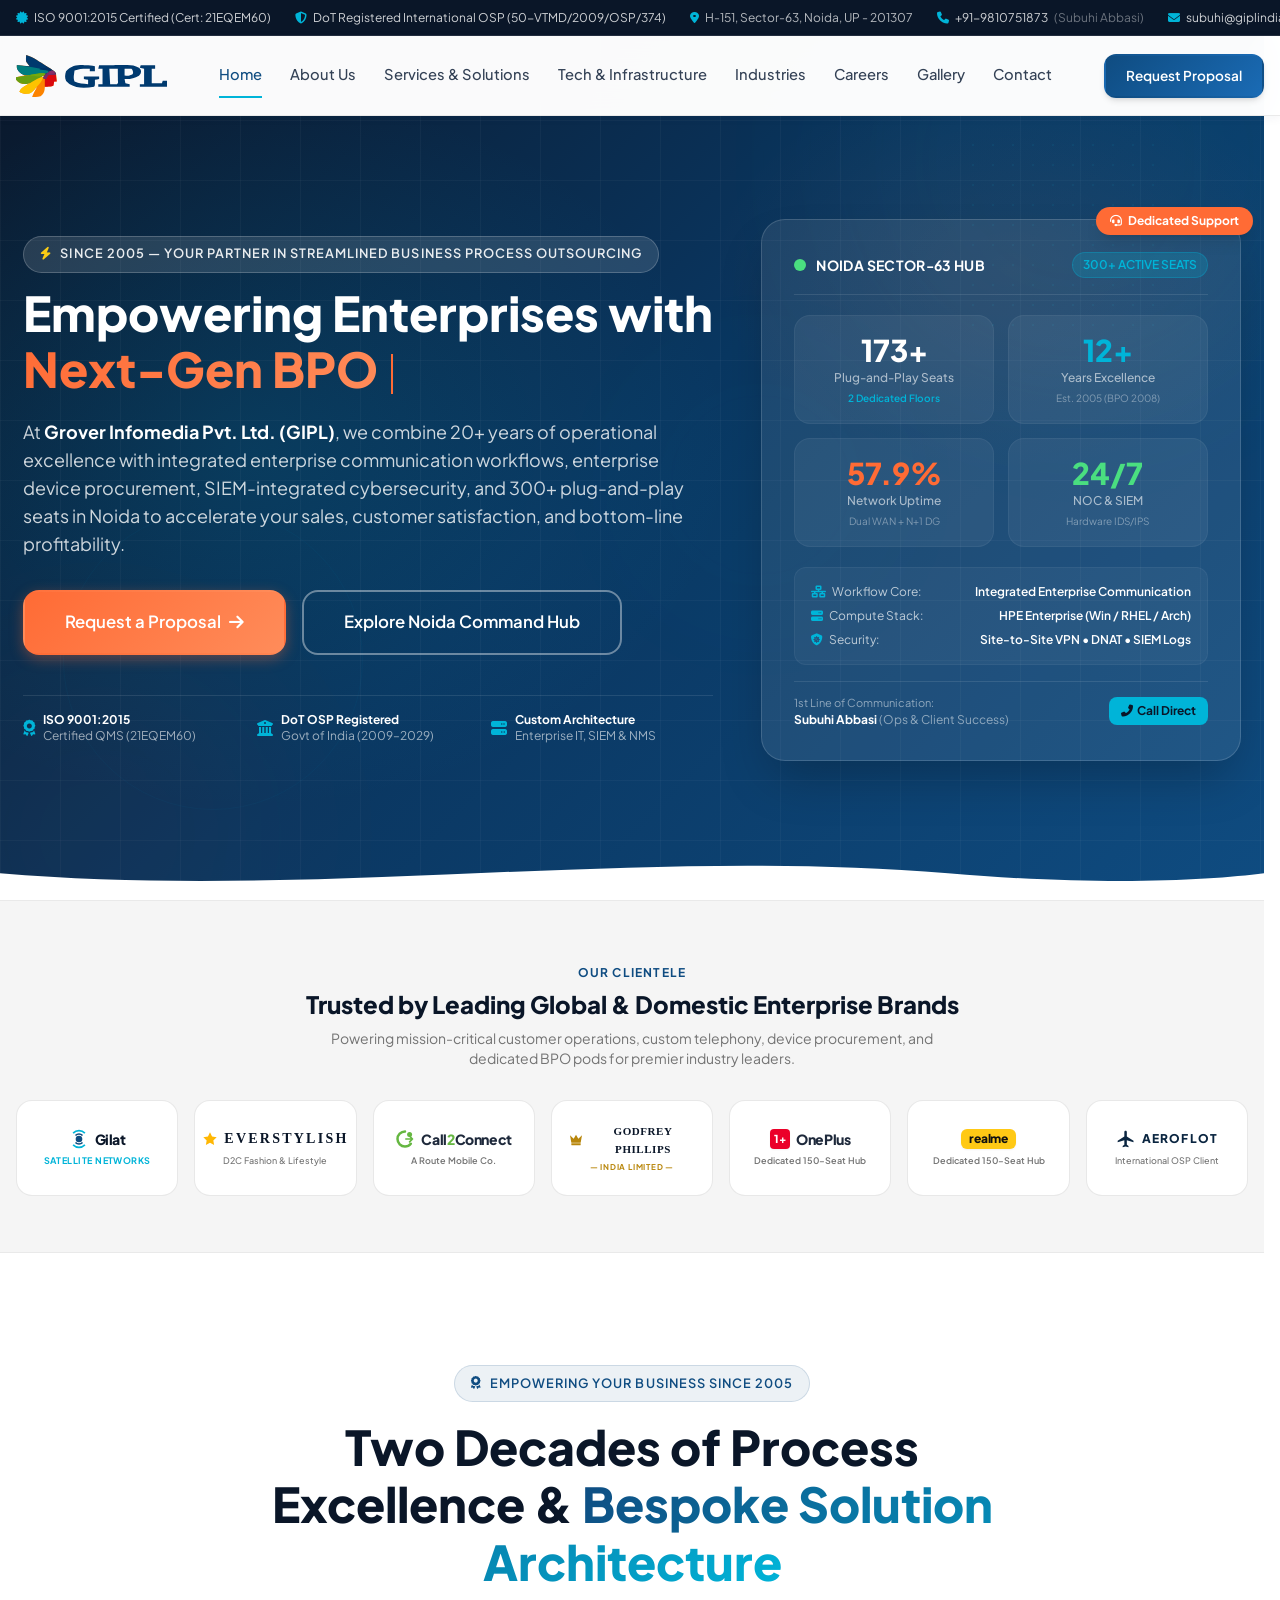
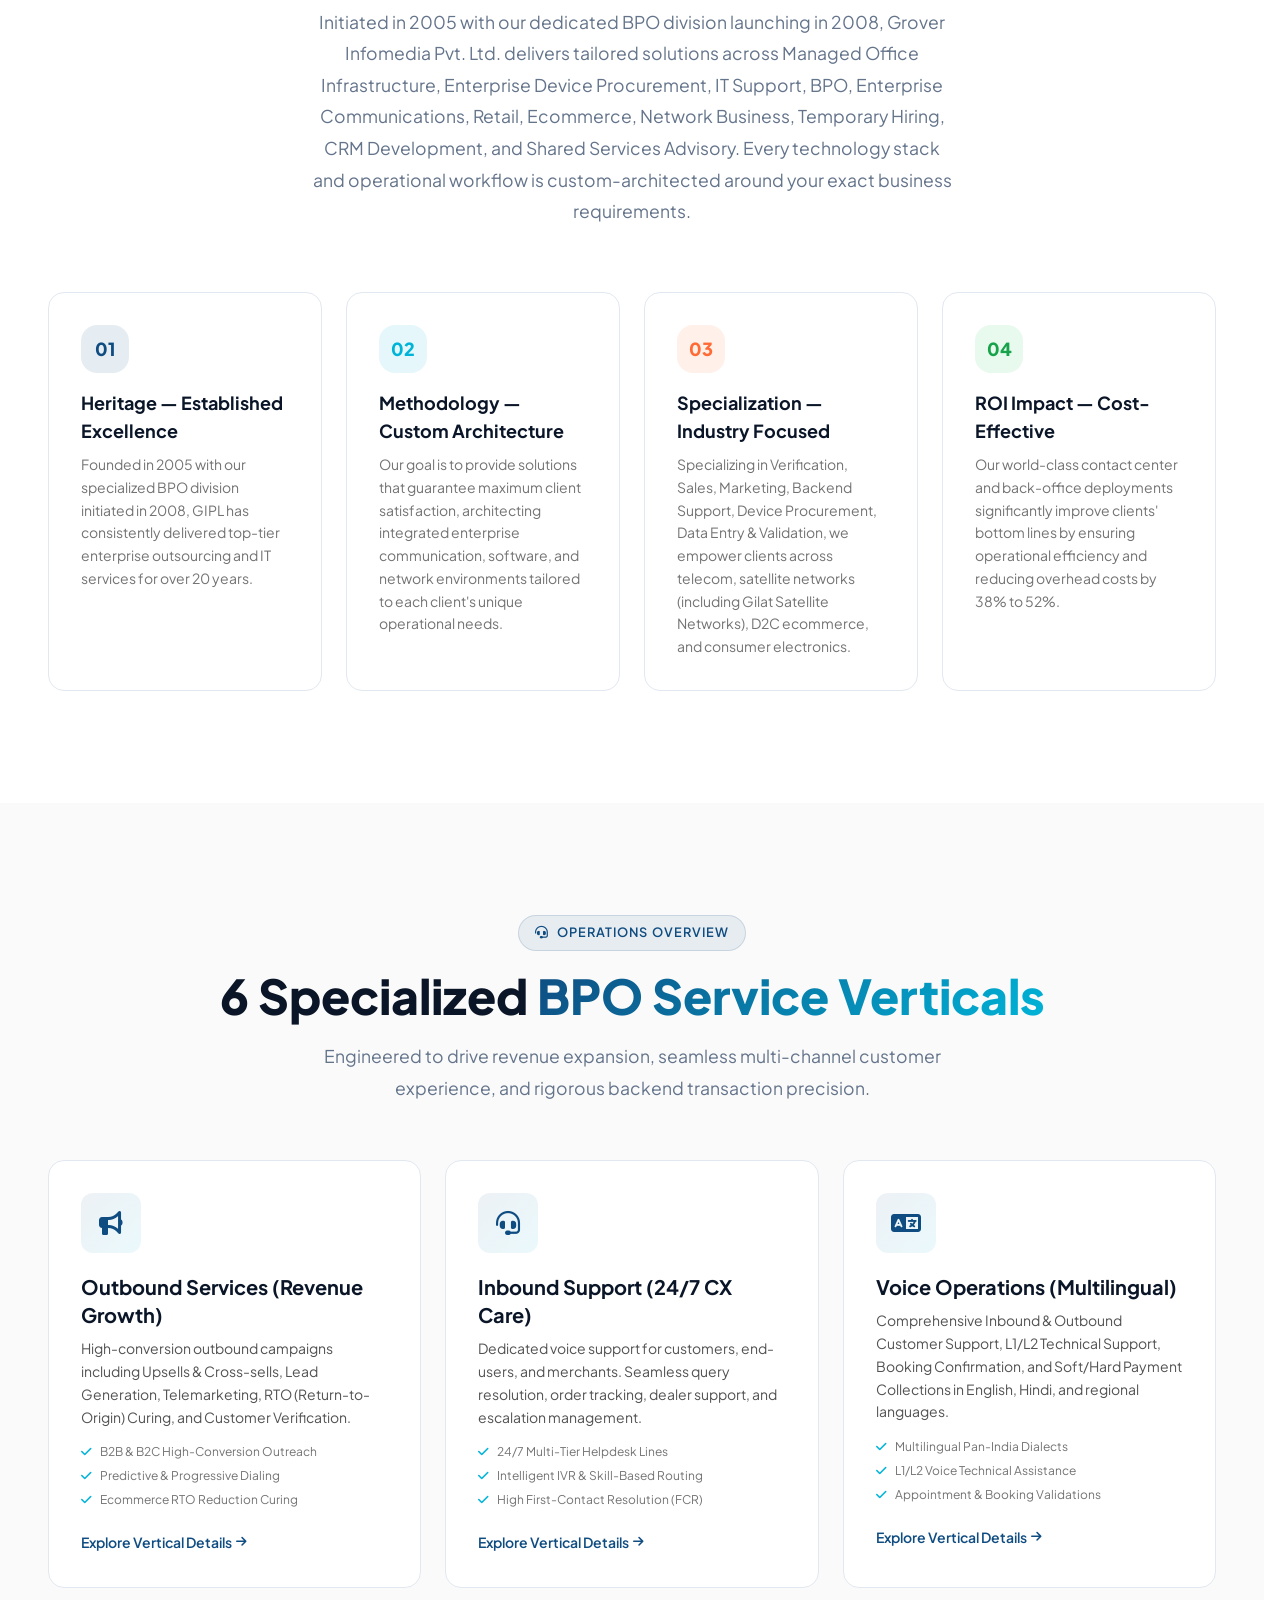
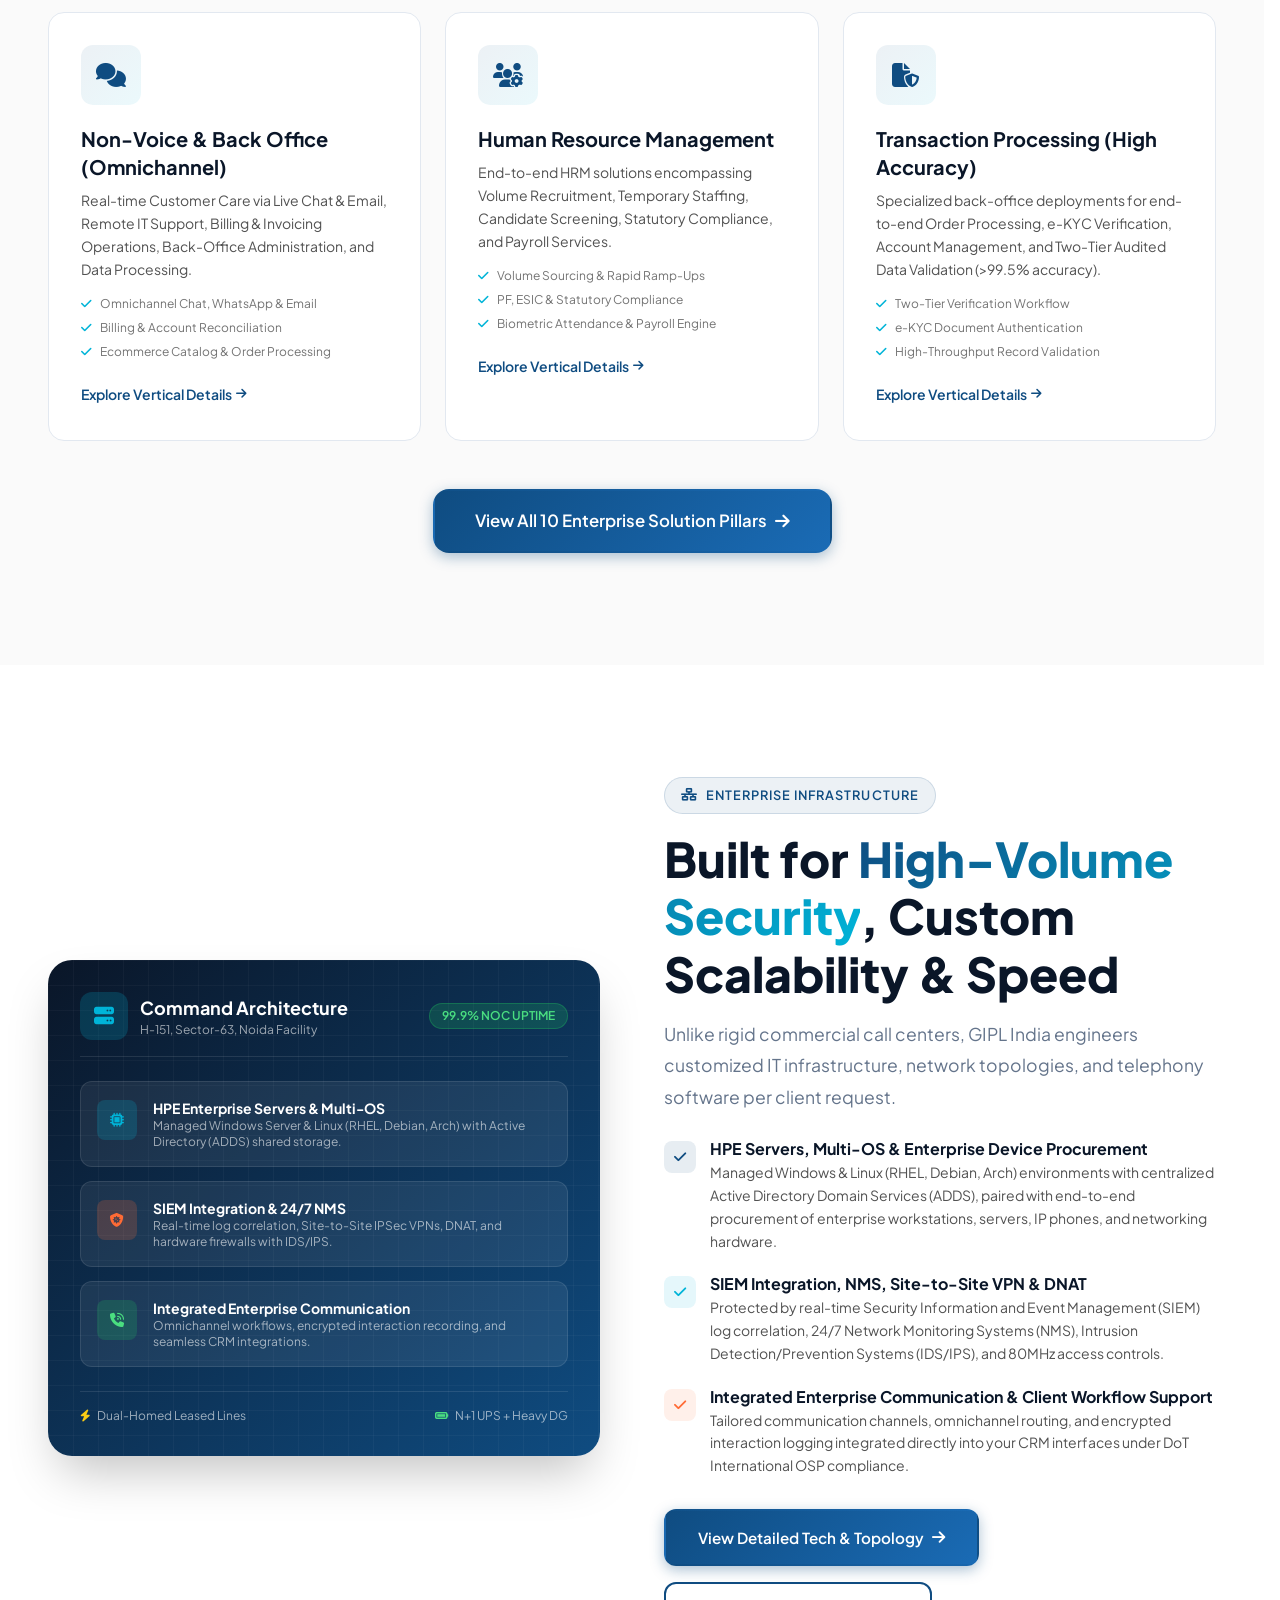
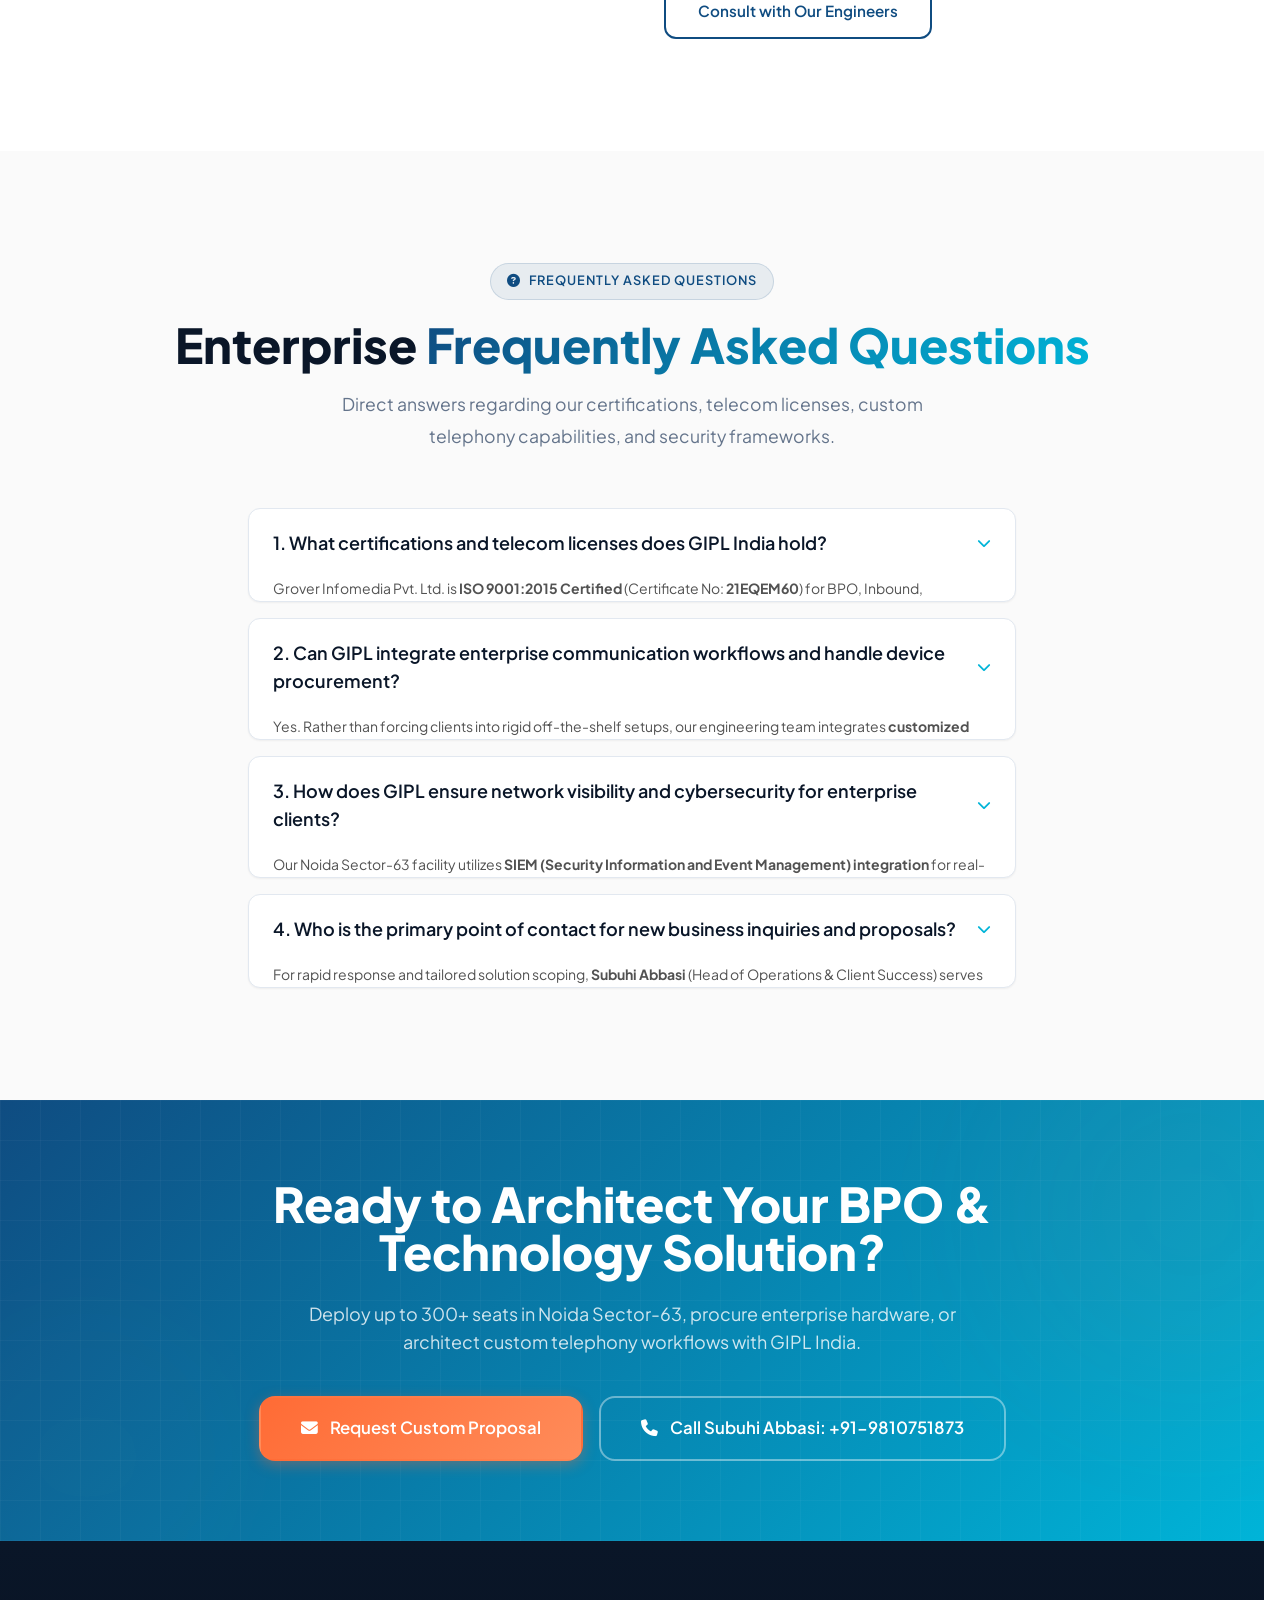
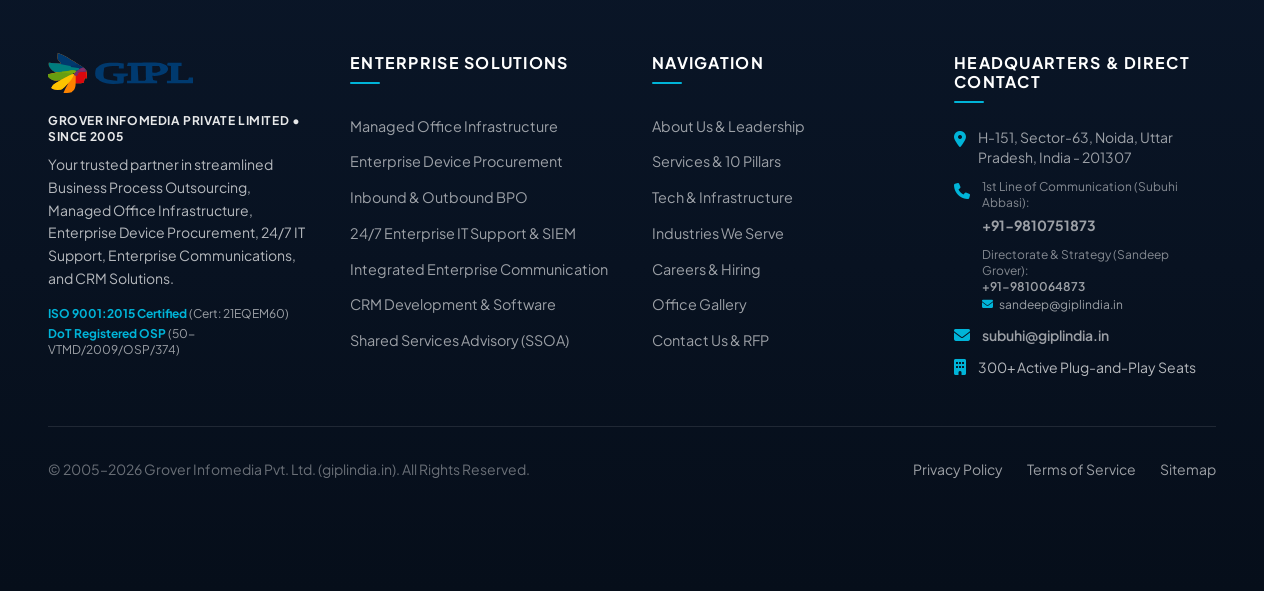
==== index.html @ d7152e78 "Initial production release of GIPL India (giplindia.in) corporate website" ====
<!DOCTYPE html>
<html lang="en">

<head>
  <meta charset="UTF-8">
  <meta name="viewport" content="width=device-width, initial-scale=1.0">
  <title>Grover Infomedia Pvt. Ltd. (GIPL India) | Streamlined BPO, Custom Telephony, IT & Managed Office Solutions</title>
  <meta name="description"
    content="Empowering businesses since 2005. Grover Infomedia Pvt. Ltd. (GIPL India) is an ISO 9001:2015 certified and DoT OSP registered provider of BPO, Managed Office Infrastructure, Device Procurement, SIEM/NMS IT Support, Custom Telephony, and CRM solutions in Noida.">
  <meta name="keywords"
    content="GIPL India, Grover Infomedia Pvt Ltd, BPO Noida Sector 63, Custom Telephony Software India, Device Procurement Noida, SIEM NMS IT Support, Managed Office Infrastructure, Everstylish BPO Partner, Gilat Satellite Networks BPO">
  <meta name="author" content="Grover Infomedia Pvt. Ltd. (GIPL India)">

  <!-- Open Graph -->
  <meta property="og:type" content="website">
  <meta property="og:url" content="https://www.giplindia.in/">
  <meta property="og:title"
    content="Grover Infomedia Pvt. Ltd. (GIPL India) | Streamlined BPO, Custom Telephony & IT Solutions">
  <meta property="og:description"
    content="Empowering businesses since 2005. ISO 9001:2015 certified & DoT OSP registered provider of BPO, Managed Office Infrastructure, Device Procurement, SIEM IT Support, and Custom Telephony in Noida Sector-63.">
  <meta property="og:site_name" content="GIPL India">
  <meta property="og:image" content="https://www.giplindia.in/asset/logo.svg">

  <!-- Twitter Card -->
  <meta name="twitter:card" content="summary_large_image">
  <meta name="twitter:title" content="Grover Infomedia Pvt. Ltd. (GIPL India) | Enterprise BPO & Custom IT Solutions">
  <meta name="twitter:description"
    content="20+ years of operational excellence with custom-architected telephony software, device procurement, SIEM-integrated cybersecurity, and 300+ plug-and-play seats in Noida.">

  <!-- Canonical -->
  <link rel="canonical" href="https://www.giplindia.in/">

  <!-- Favicon -->
  <link rel="icon" type="image/svg+xml" href="asset/favicon.svg">

  <!-- Google Fonts -->
  <link rel="preconnect" href="https://fonts.googleapis.com">
  <link rel="preconnect" href="https://fonts.gstatic.com" crossorigin>
  <link href="https://fonts.googleapis.com/css2?family=Plus+Jakarta+Sans:wght@300;400;500;600;700;800&display=swap"
    rel="stylesheet">

  <!-- Font Awesome -->
  <link rel="stylesheet" href="https://cdnjs.cloudflare.com/ajax/libs/font-awesome/6.5.1/css/all.min.css">

  <!-- Tailwind CSS -->
  <link rel="stylesheet" href="tailwind.min.css">

  <!-- Custom CSS -->
  <link rel="stylesheet" href="styles.css">
</head>

<body class="font-body page-inner">

  <!-- ==================== SITE HEADER ==================== -->
  <header id="site-header" class="site-header fixed top-0 left-0 right-0 z-50">
    <!-- Top Enterprise Utility Bar -->
    <div class="top-utility-bar bg-dark border-b border-white/10 text-white/80 text-xs py-2.5 hidden md:block">
      <div class="container-custom max-w-7xl mx-auto px-4 flex items-center justify-between">
        <div class="flex items-center gap-6">
          <span class="flex items-center gap-1.5 whitespace-nowrap"><i class="fas fa-certificate text-secondary"></i>
            ISO 9001:2015 Certified (Cert: 21EQEM60)</span>
          <span class="flex items-center gap-1.5 whitespace-nowrap"><i class="fas fa-shield-halved text-secondary"></i>
            DoT Registered International OSP (50-VTMD/2009/OSP/374)</span>
          <a href="https://maps.app.goo.gl/KAawsqjsAnJwsYy49" target="_blank" rel="noopener noreferrer"
            class="flex items-center gap-1.5 text-white/70 hover:text-white transition-colors whitespace-nowrap">
            <i class="fas fa-location-dot text-secondary"></i> H-151, Sector-63, Noida, UP - 201307
          </a>
        </div>
        <div class="flex items-center gap-6 ml-6 shrink-0">
          <a href="tel:+919810751873"
            class="hover:text-secondary flex items-center gap-1.5 transition-colors whitespace-nowrap">
            <i class="fas fa-phone text-secondary"></i> +91-9810751873 <span class="text-white/40">(Subuhi
              Abbasi)</span>
          </a>
          <a href="mailto:subuhi@giplindia.in"
            class="hover:text-secondary flex items-center gap-1.5 transition-colors whitespace-nowrap">
            <i class="fas fa-envelope text-secondary"></i> subuhi@giplindia.in
          </a>
        </div>
      </div>
    </div>

    <!-- Navigation -->
    <nav id="navbar" aria-label="Main navigation" class="transition-all duration-300">
      <div class="container-custom max-w-7xl mx-auto px-4 flex items-center justify-between h-20">
        <!-- Logo -->
        <a href="index.html" class="flex items-center gap-3 z-10 shrink-0" aria-label="GIPL India Home">
          <img src="asset/logo.svg" alt="GIPL India Logo"
            class="nav-logo-img logo-dark h-10 sm:h-11 w-auto object-contain shrink-0">
        </a>

        <!-- Desktop Links -->
        <div class="hidden lg:flex items-center gap-6 xl:gap-7">
          <a href="index.html"
            class="nav-link text-neutral-700 whitespace-nowrap active border-b-2 border-secondary font-bold text-primary">Home</a>
          <a href="about.html" class="nav-link text-neutral-700 whitespace-nowrap border-b-2 border-transparent">About
            Us</a>
          <a href="services.html"
            class="nav-link text-neutral-700 whitespace-nowrap border-b-2 border-transparent">Services & Solutions</a>
          <a href="infrastructure.html"
            class="nav-link text-neutral-700 whitespace-nowrap border-b-2 border-transparent">Tech & Infrastructure</a>
          <a href="industries.html"
            class="nav-link text-neutral-700 whitespace-nowrap border-b-2 border-transparent">Industries</a>
          <a href="careers.html"
            class="nav-link text-neutral-700 whitespace-nowrap border-b-2 border-transparent">Careers</a>
          <a href="gallery.html"
            class="nav-link text-neutral-700 whitespace-nowrap border-b-2 border-transparent">Gallery</a>
          <a href="contact.html"
            class="nav-link text-neutral-700 whitespace-nowrap border-b-2 border-transparent">Contact</a>
        </div>

        <!-- CTA + Hamburger -->
        <div class="flex items-center gap-4 z-10 shrink-0">
          <a href="contact.html"
            class="nav-cta hidden md:inline-flex btn btn-sm bg-primary text-white hover:bg-primary-dark rounded-lg shadow-md whitespace-nowrap">
            Request Proposal
          </a>
          <button id="menu-toggle" class="lg:hidden text-neutral-700 text-2xl focus:outline-none"
            aria-label="Open menu">
            <i class="fas fa-bars"></i>
          </button>
        </div>
      </div>
    </nav>
  </header>

  <!-- Mobile Menu -->
  <div id="mobile-menu">
    <div class="menu-overlay"></div>
    <div class="menu-panel">
      <div class="flex items-center justify-between mb-8">
        <a href="index.html" class="flex items-center gap-2">
          <img src="asset/logo.svg" alt="GIPL India" class="h-9 w-auto object-contain">
        </a>
        <button id="menu-close" class="text-neutral-500 text-2xl" aria-label="Close menu">
          <i class="fas fa-times"></i>
        </button>
      </div>
      <nav aria-label="Mobile navigation">
        <a href="index.html" class="mobile-nav-link active">Home</a>
        <a href="about.html" class="mobile-nav-link">About Us</a>
        <a href="services.html" class="mobile-nav-link">Services & Solutions</a>
        <a href="infrastructure.html" class="mobile-nav-link">Tech & Infrastructure</a>
        <a href="industries.html" class="mobile-nav-link">Industries</a>
        <a href="careers.html" class="mobile-nav-link">Careers</a>
        <a href="gallery.html" class="mobile-nav-link">Gallery</a>
        <a href="contact.html" class="mobile-nav-link">Contact</a>
      </nav>
      <div class="mt-8">
        <a href="contact.html" class="btn btn-primary w-full">Request Proposal</a>
      </div>
      <div class="mt-6 p-4 rounded-xl bg-neutral-50 border border-neutral-200 text-xs text-neutral-600 space-y-2">
        <div class="font-semibold text-dark">1st Line of Communication:</div>
        <div>Subuhi Abbasi: <a href="tel:+919810751873" class="text-primary font-bold">+91-9810751873</a></div>
        <div>Email: <a href="mailto:subuhi@giplindia.in" class="text-primary">subuhi@giplindia.in</a></div>
      </div>
    </div>
  </div>

  <!-- ==================== HERO SECTION ==================== -->
  <section class="hero-section" id="hero">
    <div class="hero-grid-bg"></div>

    <!-- Decorative Blobs -->
    <div class="hero-blob"
      style="width:500px;height:500px;background:rgba(0,180,216,0.15);top:-10%;right:-5%;animation-delay:0s;"></div>
    <div class="hero-blob"
      style="width:400px;height:400px;background:rgba(255,107,53,0.1);bottom:-15%;left:-8%;animation-delay:3s;"></div>
    <div class="hero-blob"
      style="width:250px;height:250px;background:rgba(0,180,216,0.1);top:40%;right:30%;animation-delay:6s;"></div>

    <!-- Decorative Shapes -->
    <div class="shape-dot-grid" style="top:15%;right:8%;opacity:0.5;"></div>
    <div class="shape-ring" style="bottom:10%;left:5%;opacity:0.4;animation:spin-slow 40s linear infinite;"></div>

    <div class="container-custom relative z-10">
      <div class="grid lg:grid-cols-12 gap-12 items-center">
        <!-- Left Content (7 Cols) -->
        <div class="lg:col-span-7" style="animation: fadeInUp 0.8s ease-out forwards;">
          <div class="section-badge section-badge-light mb-6">
            <i class="fas fa-bolt text-yellow-400"></i>
            Since 2005 — Your Partner in Streamlined Business Process Outsourcing
          </div>

          <h1 class="text-3xl sm:text-4xl md:text-5xl lg:text-5xl font-extrabold text-white leading-tight mb-6">
            Empowering Enterprises with
            <span class="block mt-2">
              <span class="gradient-text-accent" id="typing-text"
                data-words='["Next-Gen BPO","Enterprise Communications","Managed IT Solutions","300+ Seat Noida Hub"]'>Next-Gen
                BPO</span>
              <span class="inline-block w-0.5 h-10 bg-accent ml-1 animate-pulse align-middle"></span>
            </span>
          </h1>

          <p class="text-base sm:text-lg text-white/80 mb-8 max-w-2xl leading-relaxed">
            At <strong class="text-white">Grover Infomedia Pvt. Ltd. (GIPL)</strong>, we combine 20+ years of
            operational excellence with integrated enterprise communication workflows, enterprise device procurement,
            SIEM-integrated cybersecurity, and 300+ plug-and-play seats in Noida to accelerate your sales, customer
            satisfaction, and bottom-line profitability.
          </p>

          <div class="flex flex-wrap gap-4 mb-10">
            <a href="contact.html" class="btn btn-accent btn-lg shadow-xl">
              Request a Proposal
              <i class="fas fa-arrow-right"></i>
            </a>
            <a href="infrastructure.html" class="btn btn-outline btn-lg">
              Explore Noida Command Hub
            </a>
          </div>

          <!-- Trust Credentials Badges -->
          <div class="grid grid-cols-1 sm:grid-cols-3 gap-3 text-white/80 text-xs pt-4 border-t border-white/10">
            <div class="flex items-center gap-2">
              <i class="fas fa-award text-secondary text-base"></i>
              <div>
                <strong class="text-white block font-bold">ISO 9001:2015</strong>
                <span class="text-white/60">Certified QMS (21EQEM60)</span>
              </div>
            </div>
            <div class="flex items-center gap-2">
              <i class="fas fa-building-columns text-secondary text-base"></i>
              <div>
                <strong class="text-white block font-bold">DoT OSP Registered</strong>
                <span class="text-white/60">Govt of India (2009–2029)</span>
              </div>
            </div>
            <div class="flex items-center gap-2">
              <i class="fas fa-server text-secondary text-base"></i>
              <div>
                <strong class="text-white block font-bold">Custom Architecture</strong>
                <span class="text-white/60">Enterprise IT, SIEM & NMS</span>
              </div>
            </div>
          </div>
        </div>

        <!-- Right Visual: Command Hub Telemetry Snapshot (5 Cols) -->
        <div class="lg:col-span-5 relative" style="animation: fadeInRight 1s ease-out 0.3s forwards; opacity:0;">
          <div class="relative">
            <!-- Main Card -->
            <div class="bg-white/[0.08] backdrop-blur-xl border border-white/15 rounded-3xl p-6 sm:p-8 shadow-2xl">
              <div class="flex items-center justify-between pb-4 mb-5 border-b border-white/10">
                <div class="flex items-center gap-2.5">
                  <div class="w-3 h-3 rounded-full bg-green-400 animate-ping"></div>
                  <span class="text-white font-bold text-sm tracking-wide">NOIDA SECTOR-63 HUB</span>
                </div>
                <span
                  class="text-xs font-semibold px-2.5 py-1 rounded-full bg-secondary/20 text-secondary border border-secondary/30">
                  300+ ACTIVE SEATS
                </span>
              </div>

              <div class="grid grid-cols-2 gap-3.5 mb-5">
                <div class="bg-white/[0.06] rounded-2xl p-4 text-center border border-white/5">
                  <div class="text-2xl sm:text-3xl font-extrabold text-white mb-0.5" data-counter="300" data-suffix="+">
                    300+</div>
                  <div class="text-white/60 text-xs font-medium">Plug-and-Play Seats</div>
                  <div class="text-secondary text-[10px] mt-1 font-semibold">2 Dedicated Floors</div>
                </div>
                <div class="bg-white/[0.06] rounded-2xl p-4 text-center border border-white/5">
                  <div class="text-2xl sm:text-3xl font-extrabold text-secondary mb-0.5" data-counter="20"
                    data-suffix="+">20+</div>
                  <div class="text-white/60 text-xs font-medium">Years Excellence</div>
                  <div class="text-white/40 text-[10px] mt-1">Est. 2005 (BPO 2008)</div>
                </div>
                <div class="bg-white/[0.06] rounded-2xl p-4 text-center border border-white/5">
                  <div class="text-2xl sm:text-3xl font-extrabold text-accent mb-0.5" data-counter="99"
                    data-suffix=".9%">99.9%</div>
                  <div class="text-white/60 text-xs font-medium">Network Uptime</div>
                  <div class="text-white/40 text-[10px] mt-1">Dual WAN + N+1 DG</div>
                </div>
                <div class="bg-white/[0.06] rounded-2xl p-4 text-center border border-white/5">
                  <div class="text-2xl sm:text-3xl font-extrabold text-green-400 mb-0.5">24/7</div>
                  <div class="text-white/60 text-xs font-medium">NOC & SIEM</div>
                  <div class="text-white/40 text-[10px] mt-1">Hardware IDS/IPS</div>
                </div>
              </div>

              <!-- Technical Highlights -->
              <div class="bg-white/[0.04] rounded-xl p-4 border border-white/5 space-y-2 text-xs">
                <div class="flex items-center justify-between text-white/70">
                  <span class="flex items-center gap-1.5"><i class="fas fa-network-wired text-secondary"></i> Workflow
                    Core:</span>
                  <span class="text-white font-semibold">Integrated Enterprise Communication</span>
                </div>
                <div class="flex items-center justify-between text-white/70">
                  <span class="flex items-center gap-1.5"><i class="fas fa-server text-secondary"></i> Compute
                    Stack:</span>
                  <span class="text-white font-semibold">HPE Enterprise (Win / RHEL / Arch)</span>
                </div>
                <div class="flex items-center justify-between text-white/70">
                  <span class="flex items-center gap-1.5"><i class="fas fa-shield-virus text-secondary"></i>
                    Security:</span>
                  <span class="text-white font-semibold">Site-to-Site VPN • DNAT • SIEM Logs</span>
                </div>
              </div>

              <!-- Primary Contact Highlight -->
              <div class="mt-4 pt-3 border-t border-white/10 flex items-center justify-between">
                <div>
                  <div class="text-[11px] text-white/50">1st Line of Communication:</div>
                  <div class="text-xs text-white font-bold">Subuhi Abbasi <span class="text-white/50 font-normal">(Ops &
                      Client Success)</span></div>
                </div>
                <a href="tel:+919810751873"
                  class="px-3 py-1.5 rounded-lg bg-secondary text-dark font-bold text-xs hover:bg-secondary-light transition-all flex items-center gap-1">
                  <i class="fas fa-phone-alt"></i> Call Direct
                </a>
              </div>
            </div>

            <!-- Floating Badge -->
            <div
              class="absolute -top-3 -right-3 bg-accent text-white px-3.5 py-1.5 rounded-full text-xs font-bold shadow-lg animate-bounce"
              style="animation-duration:3s;">
              <i class="fas fa-headset mr-1"></i> Dedicated Support
            </div>
          </div>
        </div>
      </div>
    </div>

    <!-- Hero Bottom Wave -->
    <div class="absolute bottom-0 left-0 right-0">
      <svg viewBox="0 0 1440 120" fill="none" xmlns="http://www.w3.org/2000/svg" preserveAspectRatio="none"
        class="w-full h-14 md:h-20">
        <path d="M0,80 C360,120 720,40 1080,80 C1260,100 1380,90 1440,80 L1440,120 L0,120Z" fill="white" />
      </svg>
    </div>
  </section>

  <!-- ==================== SECTION 3.3: MARQUEE CLIENTELE ==================== -->
  <section class="py-14 bg-neutral-100 border-y border-neutral-200/80" id="clientele">
    <div class="container-custom">
      <div class="text-center mb-8">
        <span class="text-xs font-bold uppercase tracking-widest text-primary">OUR CLIENTELE</span>
        <h2 class="text-xl sm:text-2xl font-extrabold text-dark mt-1">Trusted by Leading Global & Domestic Enterprise
          Brands</h2>
        <p class="text-xs sm:text-sm text-neutral-500 max-w-2xl mx-auto mt-2">
          Powering mission-critical customer operations, custom telephony, device procurement, and dedicated BPO pods
          for premier industry leaders.
        </p>
      </div>

      <!-- 7 Marquee Client Vector Cards Grid -->
      <div class="grid grid-cols-2 sm:grid-cols-3 md:grid-cols-4 lg:grid-cols-7 gap-4">

        <!-- 1. Gilat Satellite Networks -->
        <div
          class="h-24 px-4 py-3 bg-white rounded-2xl border border-neutral-200/90 hover:border-primary/50 hover:shadow-lg hover:-translate-y-1 transition-all duration-300 flex flex-col items-center justify-center text-center group"
          title="Gilat Satellite Networks" aria-label="Gilat Satellite Networks">
          <div class="flex items-center gap-1.5 mb-1">
            <svg class="w-5 h-5 text-[#0F4C81] group-hover:text-[#00B4D8] transition-colors shrink-0"
              viewBox="0 0 24 24" fill="none" stroke="currentColor" stroke-width="2" aria-hidden="true">
              <circle cx="12" cy="12" r="3" fill="#0F4C81" />
              <path d="M4.93 4.93a10 10 0 0 1 14.14 0" stroke="#00B4D8" />
              <path d="M7.76 7.76a6 6 0 0 1 8.48 0" stroke="#0F4C81" />
              <path d="M19.07 19.07a10 10 0 0 1-14.14 0" stroke="#00B4D8" />
              <path d="M16.24 16.24a6 6 0 0 1-8.48 0" stroke="#0F4C81" />
            </svg>
            <span class="font-extrabold text-sm tracking-tight text-[#0A1628]">Gilat</span>
          </div>
          <span class="text-[9px] font-bold uppercase tracking-wider text-[#00B4D8]">Satellite Networks</span>
        </div>

        <!-- 2. Everstylish -->
        <div
          class="h-24 px-4 py-3 bg-white rounded-2xl border border-neutral-200/90 hover:border-primary/50 hover:shadow-lg hover:-translate-y-1 transition-all duration-300 flex flex-col items-center justify-center text-center group">
          <div class="flex items-center gap-1.5 mb-1">
            <svg class="w-4 h-4 text-[#FFB703] fill-current shrink-0" viewBox="0 0 24 24">
              <path
                d="M12 2L15.09 8.26L22 9.27L17 14.14L18.18 21.02L12 17.77L5.82 21.02L7 14.14L2 9.27L8.91 8.26L12 2Z" />
            </svg>
            <span class="font-serif font-black text-xs sm:text-sm tracking-[0.16em] text-[#0A1628]">EVERSTYLISH</span>
          </div>
          <span class="text-[9px] font-medium text-neutral-500">D2C Fashion & Lifestyle</span>
        </div>

        <!-- 3. Call2Connect (Route Mobile) -->
        <div
          class="h-24 px-4 py-3 bg-white rounded-2xl border border-neutral-200/90 hover:border-primary/50 hover:shadow-lg hover:-translate-y-1 transition-all duration-300 flex flex-col items-center justify-center text-center group">
          <div class="flex items-center gap-1.5 mb-1">
            <svg class="w-5 h-5 shrink-0" viewBox="0 0 24 24" fill="none">
              <path d="M12 3C7.03 3 3 7.03 3 12C3 16.97 7.03 21 12 21C14.83 21 17.36 19.69 19 17.65" stroke="#65B741"
                stroke-width="3" stroke-linecap="round" />
              <circle cx="17.5" cy="6.5" r="3" fill="#65B741" />
              <path d="M13 12H21M21 12L17.5 8.5M21 12L17.5 15.5" stroke="#65B741" stroke-width="2"
                stroke-linecap="round" stroke-linejoin="round" />
            </svg>
            <span class="font-extrabold text-xs sm:text-sm tracking-tight text-[#1E293B]">Call<span
                class="text-[#65B741]">2</span>Connect</span>
          </div>
          <span class="text-[9px] font-semibold text-neutral-500">A Route Mobile Co.</span>
        </div>

        <!-- 4. Godfrey Phillips India (GPI) -->
        <div
          class="h-24 px-4 py-3 bg-white rounded-2xl border border-neutral-200/90 hover:border-primary/50 hover:shadow-lg hover:-translate-y-1 transition-all duration-300 flex flex-col items-center justify-center text-center group">
          <div class="flex items-center gap-1.5 mb-0.5">
            <svg class="w-4 h-4 text-[#B8860B] fill-current shrink-0" viewBox="0 0 24 24">
              <path
                d="M5 16L3 5L8.5 10L12 4L15.5 10L21 5L19 16H5M19 19C19 19.6 18.6 20 18 20H6C5.4 20 5 19.6 5 19V17H19V19Z" />
            </svg>
            <span class="font-serif font-extrabold text-[11px] tracking-wider text-[#0A1628]">GODFREY PHILLIPS</span>
          </div>
          <span class="text-[8px] font-bold uppercase tracking-widest text-[#B8860B]">— INDIA LIMITED —</span>
        </div>

        <!-- 5. OnePlus -->
        <div
          class="h-24 px-4 py-3 bg-white rounded-2xl border border-neutral-200/90 hover:border-primary/50 hover:shadow-lg hover:-translate-y-1 transition-all duration-300 flex flex-col items-center justify-center text-center group">
          <div class="flex items-center gap-1.5 mb-1">
            <div
              class="w-5 h-5 bg-[#EB0029] rounded flex items-center justify-center text-white text-[11px] font-black leading-none shadow-sm shrink-0">
              1+
            </div>
            <span class="font-extrabold text-sm tracking-tight text-[#1E293B]">OnePlus</span>
          </div>
          <span class="text-[9px] font-semibold text-neutral-500">Dedicated 150-Seat Hub</span>
        </div>

        <!-- 6. realme -->
        <div
          class="h-24 px-4 py-3 bg-white rounded-2xl border border-neutral-200/90 hover:border-primary/50 hover:shadow-lg hover:-translate-y-1 transition-all duration-300 flex flex-col items-center justify-center text-center group">
          <div class="flex items-center gap-1.5 mb-1">
            <div
              class="bg-[#FFC915] text-[#111] px-2 py-0.5 rounded-md font-black text-xs lowercase tracking-tight shadow-sm">
              realme
            </div>
          </div>
          <span class="text-[9px] font-semibold text-neutral-500">Dedicated 150-Seat Hub</span>
        </div>

        <!-- 7. Aeroflot Airlines -->
        <div
          class="h-24 px-4 py-3 bg-white rounded-2xl border border-neutral-200/90 hover:border-primary/50 hover:shadow-lg hover:-translate-y-1 transition-all duration-300 flex flex-col items-center justify-center text-center group">
          <div class="flex items-center gap-1.5 mb-1">
            <svg class="w-5 h-5 text-[#0A2540] shrink-0" viewBox="0 0 24 24" fill="currentColor">
              <path
                d="M21 16V14L13 9V3.5C13 2.67 12.33 2 11.5 2C10.67 2 10 2.67 10 3.5V9L2 14V16L10 13.5V19L8 20.5V22L11.5 21L15 22V20.5L13 19V13.5L21 16Z" />
            </svg>
            <span class="font-extrabold text-xs tracking-widest text-[#0A2540]">AEROFLOT</span>
          </div>
          <span class="text-[9px] font-medium text-neutral-500">International OSP Client</span>
        </div>

      </div>
    </div>
  </section>

  <!-- ==================== SECTION 3.4: 4 PILLARS OF EXCELLENCE ==================== -->
  <section class="section-padding bg-white" id="four-pillars">
    <div class="container-custom">
      <div class="text-center mb-16 animate-on-scroll max-w-3xl mx-auto">
        <span class="section-badge section-badge-primary">
          <i class="fas fa-award"></i>
          Empowering Your Business Since 2005
        </span>
        <h2 class="section-title">Two Decades of Process Excellence & <span class="gradient-text">Bespoke Solution
            Architecture</span></h2>
        <p class="section-subtitle mx-auto">
          Initiated in 2005 with our dedicated BPO division launching in 2008, Grover Infomedia Pvt. Ltd. delivers
          tailored solutions across Managed Office Infrastructure, Enterprise Device Procurement, IT Support, BPO,
          Enterprise Communications, Retail, Ecommerce, Network Business, Temporary Hiring, CRM Development, and Shared
          Services Advisory. Every technology stack and operational workflow is custom-architected around your exact
          business requirements.
        </p>
      </div>

      <div class="grid sm:grid-cols-2 lg:grid-cols-4 gap-6">
        <!-- Pillar 1 -->
        <div
          class="card p-6 border border-neutral-200 hover:border-primary/30 hover:shadow-xl transition-all animate-on-scroll">
          <div
            class="w-12 h-12 rounded-2xl bg-primary/10 flex items-center justify-center text-primary font-black text-lg mb-4">
            01
          </div>
          <h3 class="text-lg font-bold text-dark mb-2">Heritage — Established Excellence</h3>
          <p class="text-neutral-500 text-sm leading-relaxed">
            Founded in 2005 with our specialized BPO division initiated in 2008, GIPL has consistently delivered
            top-tier enterprise outsourcing and IT services for over 20 years.
          </p>
        </div>

        <!-- Pillar 2 -->
        <div
          class="card p-6 border border-neutral-200 hover:border-secondary/30 hover:shadow-xl transition-all animate-on-scroll animate-delay-100">
          <div
            class="w-12 h-12 rounded-2xl bg-secondary/10 flex items-center justify-center text-secondary font-black text-lg mb-4">
            02
          </div>
          <h3 class="text-lg font-bold text-dark mb-2">Methodology — Custom Architecture</h3>
          <p class="text-neutral-500 text-sm leading-relaxed">
            Our goal is to provide solutions that guarantee maximum client satisfaction, architecting integrated
            enterprise communication, software, and network environments tailored to each client's unique operational
            needs.
          </p>
        </div>

        <!-- Pillar 3 -->
        <div
          class="card p-6 border border-neutral-200 hover:border-accent/30 hover:shadow-xl transition-all animate-on-scroll animate-delay-200">
          <div
            class="w-12 h-12 rounded-2xl bg-accent/10 flex items-center justify-center text-accent font-black text-lg mb-4">
            03
          </div>
          <h3 class="text-lg font-bold text-dark mb-2">Specialization — Industry Focused</h3>
          <p class="text-neutral-500 text-sm leading-relaxed">
            Specializing in Verification, Sales, Marketing, Backend Support, Device Procurement, Data Entry &
            Validation, we empower clients across telecom, satellite networks (including Gilat Satellite Networks), D2C ecommerce, and consumer electronics.
          </p>
        </div>

        <!-- Pillar 4 -->
        <div
          class="card p-6 border border-neutral-200 hover:border-green-500/30 hover:shadow-xl transition-all animate-on-scroll animate-delay-300">
          <div
            class="w-12 h-12 rounded-2xl bg-green-500/10 flex items-center justify-center text-green-600 font-black text-lg mb-4">
            04
          </div>
          <h3 class="text-lg font-bold text-dark mb-2">ROI Impact — Cost-Effective</h3>
          <p class="text-neutral-500 text-sm leading-relaxed">
            Our world-class contact center and back-office deployments significantly improve clients' bottom lines by
            ensuring operational efficiency and reducing overhead costs by 38% to 52%.
          </p>
        </div>
      </div>
    </div>
  </section>

  <!-- ==================== SECTION 3.5: 6 SPECIALIZED BPO VERTICALS ==================== -->
  <section class="section-padding bg-neutral-50" id="services-overview">
    <div class="container-custom">
      <div class="text-center mb-14 animate-on-scroll">
        <span class="section-badge section-badge-primary">
          <i class="fas fa-headset"></i>
          Operations Overview
        </span>
        <h2 class="section-title mx-auto">6 Specialized <span class="gradient-text">BPO Service Verticals</span></h2>
        <p class="section-subtitle mx-auto">Engineered to drive revenue expansion, seamless multi-channel customer
          experience, and rigorous backend transaction precision.</p>
      </div>

      <div class="grid sm:grid-cols-2 lg:grid-cols-3 gap-6">
        <!-- Vertical 1 -->
        <div class="card p-7 animate-on-scroll">
          <div class="card-icon card-icon-primary mb-5">
            <i class="fas fa-bullhorn"></i>
          </div>
          <h3 class="text-xl font-bold text-dark mb-2">Outbound Services (Revenue Growth)</h3>
          <p class="text-neutral-600 text-sm mb-4 leading-relaxed">
            High-conversion outbound campaigns including Upsells & Cross-sells, Lead Generation, Telemarketing, RTO
            (Return-to-Origin) Curing, and Customer Verification.
          </p>
          <ul class="text-xs text-neutral-500 space-y-2 mb-5">
            <li><i class="fas fa-check text-secondary mr-2"></i>B2B & B2C High-Conversion Outreach</li>
            <li><i class="fas fa-check text-secondary mr-2"></i>Predictive & Progressive Dialing</li>
            <li><i class="fas fa-check text-secondary mr-2"></i>Ecommerce RTO Reduction Curing</li>
          </ul>
          <a href="services.html#pillar-4"
            class="text-primary font-semibold text-sm inline-flex items-center gap-1 hover:gap-2 transition-all">
            Explore Vertical Details <i class="fas fa-arrow-right text-xs"></i>
          </a>
        </div>

        <!-- Vertical 2 -->
        <div class="card p-7 animate-on-scroll animate-delay-100">
          <div class="card-icon card-icon-primary mb-5">
            <i class="fas fa-headset"></i>
          </div>
          <h3 class="text-xl font-bold text-dark mb-2">Inbound Support (24/7 CX Care)</h3>
          <p class="text-neutral-600 text-sm mb-4 leading-relaxed">
            Dedicated voice support for customers, end-users, and merchants. Seamless query resolution, order tracking,
            dealer support, and escalation management.
          </p>
          <ul class="text-xs text-neutral-500 space-y-2 mb-5">
            <li><i class="fas fa-check text-secondary mr-2"></i>24/7 Multi-Tier Helpdesk Lines</li>
            <li><i class="fas fa-check text-secondary mr-2"></i>Intelligent IVR & Skill-Based Routing</li>
            <li><i class="fas fa-check text-secondary mr-2"></i>High First-Contact Resolution (FCR)</li>
          </ul>
          <a href="services.html#pillar-4"
            class="text-primary font-semibold text-sm inline-flex items-center gap-1 hover:gap-2 transition-all">
            Explore Vertical Details <i class="fas fa-arrow-right text-xs"></i>
          </a>
        </div>

        <!-- Vertical 3 -->
        <div class="card p-7 animate-on-scroll animate-delay-200">
          <div class="card-icon card-icon-primary mb-5">
            <i class="fas fa-language"></i>
          </div>
          <h3 class="text-xl font-bold text-dark mb-2">Voice Operations (Multilingual)</h3>
          <p class="text-neutral-600 text-sm mb-4 leading-relaxed">
            Comprehensive Inbound & Outbound Customer Support, L1/L2 Technical Support, Booking Confirmation, and
            Soft/Hard Payment Collections in English, Hindi, and regional languages.
          </p>
          <ul class="text-xs text-neutral-500 space-y-2 mb-5">
            <li><i class="fas fa-check text-secondary mr-2"></i>Multilingual Pan-India Dialects</li>
            <li><i class="fas fa-check text-secondary mr-2"></i>L1/L2 Voice Technical Assistance</li>
            <li><i class="fas fa-check text-secondary mr-2"></i>Appointment & Booking Validations</li>
          </ul>
          <a href="services.html#pillar-4"
            class="text-primary font-semibold text-sm inline-flex items-center gap-1 hover:gap-2 transition-all">
            Explore Vertical Details <i class="fas fa-arrow-right text-xs"></i>
          </a>
        </div>

        <!-- Vertical 4 -->
        <div class="card p-7 animate-on-scroll animate-delay-100">
          <div class="card-icon card-icon-primary mb-5">
            <i class="fas fa-comments"></i>
          </div>
          <h3 class="text-xl font-bold text-dark mb-2">Non-Voice & Back Office (Omnichannel)</h3>
          <p class="text-neutral-600 text-sm mb-4 leading-relaxed">
            Real-time Customer Care via Live Chat & Email, Remote IT Support, Billing & Invoicing Operations,
            Back-Office Administration, and Data Processing.
          </p>
          <ul class="text-xs text-neutral-500 space-y-2 mb-5">
            <li><i class="fas fa-check text-secondary mr-2"></i>Omnichannel Chat, WhatsApp & Email</li>
            <li><i class="fas fa-check text-secondary mr-2"></i>Billing & Account Reconciliation</li>
            <li><i class="fas fa-check text-secondary mr-2"></i>Ecommerce Catalog & Order Processing</li>
          </ul>
          <a href="services.html#pillar-4"
            class="text-primary font-semibold text-sm inline-flex items-center gap-1 hover:gap-2 transition-all">
            Explore Vertical Details <i class="fas fa-arrow-right text-xs"></i>
          </a>
        </div>

        <!-- Vertical 5 -->
        <div class="card p-7 animate-on-scroll animate-delay-200">
          <div class="card-icon card-icon-primary mb-5">
            <i class="fas fa-users-gear"></i>
          </div>
          <h3 class="text-xl font-bold text-dark mb-2">Human Resource Management</h3>
          <p class="text-neutral-600 text-sm mb-4 leading-relaxed">
            End-to-end HRM solutions encompassing Volume Recruitment, Temporary Staffing, Candidate Screening, Statutory
            Compliance, and Payroll Services.
          </p>
          <ul class="text-xs text-neutral-500 space-y-2 mb-5">
            <li><i class="fas fa-check text-secondary mr-2"></i>Volume Sourcing & Rapid Ramp-Ups</li>
            <li><i class="fas fa-check text-secondary mr-2"></i>PF, ESIC & Statutory Compliance</li>
            <li><i class="fas fa-check text-secondary mr-2"></i>Biometric Attendance & Payroll Engine</li>
          </ul>
          <a href="services.html#pillar-8"
            class="text-primary font-semibold text-sm inline-flex items-center gap-1 hover:gap-2 transition-all">
            Explore Vertical Details <i class="fas fa-arrow-right text-xs"></i>
          </a>
        </div>

        <!-- Vertical 6 -->
        <div class="card p-7 animate-on-scroll animate-delay-300">
          <div class="card-icon card-icon-primary mb-5">
            <i class="fas fa-file-shield"></i>
          </div>
          <h3 class="text-xl font-bold text-dark mb-2">Transaction Processing (High Accuracy)</h3>
          <p class="text-neutral-600 text-sm mb-4 leading-relaxed">
            Specialized back-office deployments for end-to-end Order Processing, e-KYC Verification, Account Management,
            and Two-Tier Audited Data Validation (>99.5% accuracy).
          </p>
          <ul class="text-xs text-neutral-500 space-y-2 mb-5">
            <li><i class="fas fa-check text-secondary mr-2"></i>Two-Tier Verification Workflow</li>
            <li><i class="fas fa-check text-secondary mr-2"></i>e-KYC Document Authentication</li>
            <li><i class="fas fa-check text-secondary mr-2"></i>High-Throughput Record Validation</li>
          </ul>
          <a href="services.html#pillar-4"
            class="text-primary font-semibold text-sm inline-flex items-center gap-1 hover:gap-2 transition-all">
            Explore Vertical Details <i class="fas fa-arrow-right text-xs"></i>
          </a>
        </div>
      </div>

      <div class="text-center mt-12 animate-on-scroll">
        <a href="services.html" class="btn btn-primary btn-lg shadow-lg">
          View All 10 Enterprise Solution Pillars
          <i class="fas fa-arrow-right"></i>
        </a>
      </div>
    </div>
  </section>

  <!-- ==================== SECTION 3.6: OPERATIONS & INFRASTRUCTURE SUMMARY ==================== -->
  <section class="section-padding bg-white" id="operations-infra">
    <div class="container-custom">
      <div class="grid lg:grid-cols-2 gap-16 items-center">
        <!-- Left Visual: Technical Architecture Showcase -->
        <div class="animate-on-scroll relative">
          <div
            class="bg-gradient-to-br from-dark to-primary rounded-3xl p-8 relative overflow-hidden text-white shadow-2xl">
            <div class="hero-grid-bg" style="background-size:25px 25px;"></div>

            <div class="relative z-10">
              <div class="flex items-center justify-between mb-6 pb-4 border-b border-white/10">
                <div class="flex items-center gap-3">
                  <div class="w-12 h-12 rounded-xl bg-secondary/20 flex items-center justify-center">
                    <i class="fas fa-server text-secondary text-xl"></i>
                  </div>
                  <div>
                    <h4 class="text-white font-bold text-lg">Command Architecture</h4>
                    <a href="https://maps.app.goo.gl/KAawsqjsAnJwsYy49" target="_blank" rel="noopener noreferrer"
                      class="text-white/60 hover:text-white hover:underline text-xs block">H-151, Sector-63, Noida
                      Facility</a>
                  </div>
                </div>
                <span
                  class="px-3 py-1 rounded-full bg-green-500/20 text-green-400 text-xs font-semibold border border-green-500/30">
                  99.9% NOC UPTIME
                </span>
              </div>

              <div class="space-y-3.5">
                <div class="bg-white/[0.07] rounded-xl p-4 border border-white/10 flex items-start gap-4">
                  <div
                    class="w-10 h-10 rounded-lg bg-secondary/20 flex items-center justify-center flex-shrink-0 mt-0.5">
                    <i class="fas fa-microchip text-secondary text-sm"></i>
                  </div>
                  <div>
                    <div class="text-white font-bold text-sm">HPE Enterprise Servers & Multi-OS</div>
                    <div class="text-white/60 text-xs">Managed Windows Server & Linux (RHEL, Debian, Arch) with Active
                      Directory (ADDS) shared storage.</div>
                  </div>
                </div>

                <div class="bg-white/[0.07] rounded-xl p-4 border border-white/10 flex items-start gap-4">
                  <div class="w-10 h-10 rounded-lg bg-accent/20 flex items-center justify-center flex-shrink-0 mt-0.5">
                    <i class="fas fa-shield-virus text-accent text-sm"></i>
                  </div>
                  <div>
                    <div class="text-white font-bold text-sm">SIEM Integration & 24/7 NMS</div>
                    <div class="text-white/60 text-xs">Real-time log correlation, Site-to-Site IPSec VPNs, DNAT, and
                      hardware firewalls with IDS/IPS.</div>
                  </div>
                </div>

                <div class="bg-white/[0.07] rounded-xl p-4 border border-white/10 flex items-start gap-4">
                  <div
                    class="w-10 h-10 rounded-lg bg-green-500/20 flex items-center justify-center flex-shrink-0 mt-0.5">
                    <i class="fas fa-phone-volume text-green-400 text-sm"></i>
                  </div>
                  <div>
                    <div class="text-white font-bold text-sm">Integrated Enterprise Communication</div>
                    <div class="text-white/60 text-xs">Omnichannel workflows, encrypted interaction recording, and
                      seamless CRM integrations.</div>
                  </div>
                </div>
              </div>

              <div class="mt-6 pt-4 border-t border-white/10 flex items-center justify-between text-xs text-white/60">
                <span><i class="fas fa-bolt text-yellow-400 mr-1"></i> Dual-Homed Leased Lines</span>
                <span><i class="fas fa-battery-full text-green-400 mr-1"></i> N+1 UPS + Heavy DG</span>
              </div>
            </div>
          </div>
        </div>

        <!-- Right Content -->
        <div class="animate-on-scroll animate-delay-200">
          <span class="section-badge section-badge-primary">
            <i class="fas fa-network-wired"></i>
            Enterprise Infrastructure
          </span>
          <h2 class="section-title">Built for <span class="gradient-text">High-Volume Security</span>, Custom
            Scalability & Speed</h2>
          <p class="section-subtitle mb-6">
            Unlike rigid commercial call centers, GIPL India engineers customized IT infrastructure, network topologies,
            and telephony software per client request.
          </p>

          <div class="space-y-5 mb-8">
            <div class="flex items-start gap-3.5">
              <div
                class="w-8 h-8 rounded-lg bg-primary/10 text-primary flex items-center justify-center flex-shrink-0 mt-1">
                <i class="fas fa-check text-sm font-bold"></i>
              </div>
              <div>
                <h4 class="font-bold text-dark text-base">HPE Servers, Multi-OS & Enterprise Device Procurement</h4>
                <p class="text-neutral-600 text-sm leading-relaxed">
                  Managed Windows & Linux (RHEL, Debian, Arch) environments with centralized Active Directory Domain
                  Services (ADDS), paired with end-to-end procurement of enterprise workstations, servers, IP phones,
                  and networking hardware.
                </p>
              </div>
            </div>

            <div class="flex items-start gap-3.5">
              <div
                class="w-8 h-8 rounded-lg bg-secondary/10 text-secondary flex items-center justify-center flex-shrink-0 mt-1">
                <i class="fas fa-check text-sm font-bold"></i>
              </div>
              <div>
                <h4 class="font-bold text-dark text-base">SIEM Integration, NMS, Site-to-Site VPN & DNAT</h4>
                <p class="text-neutral-600 text-sm leading-relaxed">
                  Protected by real-time Security Information and Event Management (SIEM) log correlation, 24/7 Network
                  Monitoring Systems (NMS), Intrusion Detection/Prevention Systems (IDS/IPS), and 80MHz access controls.
                </p>
              </div>
            </div>

            <div class="flex items-start gap-3.5">
              <div
                class="w-8 h-8 rounded-lg bg-accent/10 text-accent flex items-center justify-center flex-shrink-0 mt-1">
                <i class="fas fa-check text-sm font-bold"></i>
              </div>
              <div>
                <h4 class="font-bold text-dark text-base">Integrated Enterprise Communication & Client Workflow Support
                </h4>
                <p class="text-neutral-600 text-sm leading-relaxed">
                  Tailored communication channels, omnichannel routing, and encrypted interaction logging integrated
                  directly into your CRM interfaces under DoT International OSP compliance.
                </p>
              </div>
            </div>
          </div>

          <div class="flex flex-wrap gap-4">
            <a href="infrastructure.html" class="btn btn-primary">
              View Detailed Tech & Topology
              <i class="fas fa-arrow-right"></i>
            </a>
            <a href="contact.html" class="btn btn-outline-dark">
              Consult with Our Engineers
            </a>
          </div>
        </div>
      </div>
    </div>
  </section>

  <!-- ==================== SECTION 3.7: ENTERPRISE FAQ ==================== -->
  <section class="section-padding bg-neutral-50" id="enterprise-faq">
    <div class="container-custom">
      <div class="text-center mb-14 animate-on-scroll">
        <span class="section-badge section-badge-primary">
          <i class="fas fa-circle-question"></i>
          Frequently Asked Questions
        </span>
        <h2 class="section-title mx-auto">Enterprise <span class="gradient-text">Frequently Asked Questions</span></h2>
        <p class="section-subtitle mx-auto">Direct answers regarding our certifications, telecom licenses, custom
          telephony capabilities, and security frameworks.</p>
      </div>

      <div class="max-w-3xl mx-auto space-y-4">
        <!-- FAQ 1 -->
        <div
          class="faq-item bg-white rounded-2xl border border-neutral-200 shadow-sm overflow-hidden animate-on-scroll">
          <button class="faq-question w-full p-6 text-left font-bold text-dark flex items-center justify-between gap-4">
            <span class="text-base sm:text-lg">1. What certifications and telecom licenses does GIPL India hold?</span>
            <i class="fas fa-chevron-down text-neutral-400 text-sm transition-transform flex-shrink-0"></i>
          </button>
          <div class="faq-answer px-6 pb-6 text-neutral-600 text-sm leading-relaxed">
            <p>
              Grover Infomedia Pvt. Ltd. is <strong>ISO 9001:2015 Certified</strong> (Certificate No:
              <strong>21EQEM60</strong>) for BPO, Inbound, Outbound, Voice, Non-Voice, KPO, IT, and Software services.
              Furthermore, we hold an official <strong>Department of Telecommunications (DoT) International OSP
                Registration</strong> (No. <strong>50-VTMD/2009/OSP/374</strong>) from the Ministry of Communications &
              IT, Government of India, authorizing enterprise leased lines and telecom connectivity from our <a
                href="https://maps.app.goo.gl/KAawsqjsAnJwsYy49" target="_blank" rel="noopener noreferrer"
                class="text-primary font-semibold hover:underline">H-151, Sector-63, Noida facility</a>.
            </p>
          </div>
        </div>

        <!-- FAQ 2 -->
        <div
          class="faq-item bg-white rounded-2xl border border-neutral-200 shadow-sm overflow-hidden animate-on-scroll animate-delay-100">
          <button class="faq-question w-full p-6 text-left font-bold text-dark flex items-center justify-between gap-4">
            <span class="text-base sm:text-lg">2. Can GIPL integrate enterprise communication workflows and handle
              device procurement?</span>
            <i class="fas fa-chevron-down text-neutral-400 text-sm transition-transform flex-shrink-0"></i>
          </button>
          <div class="faq-answer px-6 pb-6 text-neutral-600 text-sm leading-relaxed">
            <p>
              Yes. Rather than forcing clients into rigid off-the-shelf setups, our engineering team integrates
              <strong>customized enterprise communication workflows, omnichannel routing, and CRM webhooks</strong>
              based on your exact business logic. We also provide complete <strong>Device Procurement</strong>
              services—sourcing, configuring, and maintaining enterprise laptops, desktops, VoIP headsets, HPE servers,
              and managed networking hardware tailored to your scale.
            </p>
          </div>
        </div>

        <!-- FAQ 3 -->
        <div
          class="faq-item bg-white rounded-2xl border border-neutral-200 shadow-sm overflow-hidden animate-on-scroll animate-delay-200">
          <button class="faq-question w-full p-6 text-left font-bold text-dark flex items-center justify-between gap-4">
            <span class="text-base sm:text-lg">3. How does GIPL ensure network visibility and cybersecurity for
              enterprise clients?</span>
            <i class="fas fa-chevron-down text-neutral-400 text-sm transition-transform flex-shrink-0"></i>
          </button>
          <div class="faq-answer px-6 pb-6 text-neutral-600 text-sm leading-relaxed">
            <p>
              Our Noida Sector-63 facility utilizes <strong>SIEM (Security Information and Event Management)
                integration</strong> for real-time log correlation, continuous <strong>NMS (Network Monitoring
                System)</strong> observation, dual hardware firewalls with IDS/IPS, Site-to-Site IPSec/SSL VPNs,
              Destination NAT (DNAT), and role-based Active Directory (ADDS) policies tailored to client information
              security mandates.
            </p>
          </div>
        </div>

        <!-- FAQ 4 -->
        <div
          class="faq-item bg-white rounded-2xl border border-neutral-200 shadow-sm overflow-hidden animate-on-scroll animate-delay-300">
          <button class="faq-question w-full p-6 text-left font-bold text-dark flex items-center justify-between gap-4">
            <span class="text-base sm:text-lg">4. Who is the primary point of contact for new business inquiries and
              proposals?</span>
            <i class="fas fa-chevron-down text-neutral-400 text-sm transition-transform flex-shrink-0"></i>
          </button>
          <div class="faq-answer px-6 pb-6 text-neutral-600 text-sm leading-relaxed">
            <p>
              For rapid response and tailored solution scoping, <strong>Subuhi Abbasi</strong> (Head of Operations &
              Client Success) serves as our 1st line of communication. You can reach her directly at <strong><a
                  href="tel:+919810751873" class="text-primary font-bold">+91-9810751873</a></strong> or <strong><a
                  href="mailto:subuhi@giplindia.in" class="text-primary font-bold">subuhi@giplindia.in</a></strong>.
              Alternate Directorate line (Sandeep Grover): <strong><a href="tel:+919810064873"
                  class="text-primary font-bold">+91-9810064873</a></strong> | <strong><a
                  href="mailto:sandeep@giplindia.in" class="text-primary font-bold"><i
                    class="fas fa-envelope text-xs"></i> sandeep@giplindia.in</a></strong>.
            </p>
          </div>
        </div>
      </div>
    </div>
  </section>

  <!-- ==================== CTA SECTION ==================== -->
  <section class="relative py-20 overflow-hidden"
    style="background: linear-gradient(135deg, #0F4C81 0%, #00B4D8 100%);">
    <div class="hero-grid-bg" style="background-size:40px 40px;"></div>
    <div class="hero-blob" style="width:400px;height:400px;background:rgba(255,107,53,0.15);top:-20%;right:-10%;"></div>
    <div class="hero-blob"
      style="width:300px;height:300px;background:rgba(255,255,255,0.05);bottom:-15%;left:-5%;animation-delay:4s;"></div>

    <div class="container-custom relative z-10 text-center">
      <div class="max-w-3xl mx-auto animate-on-scroll">
        <h2 class="text-3xl md:text-4xl lg:text-5xl font-extrabold text-white mb-6 leading-tight">
          Ready to Architect Your BPO & Technology Solution?
        </h2>
        <p class="text-white/80 text-lg mb-10 max-w-2xl mx-auto">
          Deploy up to 300+ seats in Noida Sector-63, procure enterprise hardware, or architect custom telephony
          workflows with GIPL India.
        </p>
        <div class="flex flex-wrap gap-4 justify-center">
          <a href="contact.html" class="btn btn-accent btn-lg shadow-2xl">
            <i class="fas fa-envelope mr-1"></i>
            Request Custom Proposal
          </a>
          <a href="tel:+919810751873" class="btn btn-outline btn-lg">
            <i class="fas fa-phone mr-1"></i>
            Call Subuhi Abbasi: +91-9810751873
          </a>
        </div>
      </div>
    </div>
  </section>

  <!-- ==================== CORPORATE FOOTER ==================== -->
  <footer class="footer">
    <div class="section-padding pb-8">
      <div class="container-custom max-w-7xl mx-auto px-4">
        <div class="grid sm:grid-cols-2 lg:grid-cols-4 gap-10 mb-12">
          <!-- Column 1: Company Summary -->
          <div>
            <a href="index.html" class="flex items-center gap-3 mb-5">
              <img src="asset/logo-white.svg" alt="GIPL India Logo" class="h-10 w-auto object-contain">
            </a>
            <h5 class="text-xs font-bold uppercase tracking-wider text-white/90 mb-2">GROVER INFOMEDIA PRIVATE LIMITED •
              SINCE 2005</h5>
            <p class="text-sm leading-relaxed mb-4 text-white/70">
              Your trusted partner in streamlined Business Process Outsourcing, Managed Office Infrastructure,
              Enterprise Device Procurement, 24/7 IT Support, Enterprise Communications, and CRM Solutions.
            </p>
            <div class="text-xs text-white/60 mb-5 space-y-1">
              <div><strong class="text-secondary">ISO 9001:2015 Certified</strong> (Cert: 21EQEM60)</div>
              <div><strong class="text-secondary">DoT Registered OSP</strong> (50-VTMD/2009/OSP/374)</div>
            </div>
          </div>

          <!-- Column 2: Enterprise Solutions Quick Links -->
          <div>
            <h4 class="footer-heading">Enterprise Solutions</h4>
            <a href="services.html#pillar-1" class="footer-link">Managed Office Infrastructure</a>
            <a href="services.html#pillar-2" class="footer-link">Enterprise Device Procurement</a>
            <a href="services.html#pillar-4" class="footer-link">Inbound & Outbound BPO</a>
            <a href="services.html#pillar-3" class="footer-link">24/7 Enterprise IT Support & SIEM</a>
            <a href="services.html#pillar-5" class="footer-link">Integrated Enterprise Communication</a>
            <a href="services.html#pillar-9" class="footer-link">CRM Development & Software</a>
            <a href="services.html#pillar-10" class="footer-link">Shared Services Advisory (SSOA)</a>
          </div>

          <!-- Column 3: Quick Navigation -->
          <div>
            <h4 class="footer-heading">Navigation</h4>
            <a href="about.html" class="footer-link">About Us & Leadership</a>
            <a href="services.html" class="footer-link">Services & 10 Pillars</a>
            <a href="infrastructure.html" class="footer-link">Tech & Infrastructure</a>
            <a href="industries.html" class="footer-link">Industries We Serve</a>
            <a href="careers.html" class="footer-link">Careers & Hiring</a>
            <a href="gallery.html" class="footer-link">Office Gallery</a>
            <a href="contact.html" class="footer-link">Contact Us & RFP</a>
          </div>

          <!-- Column 4: Corporate Headquarters & Direct Contact -->
          <div>
            <h4 class="footer-heading">Headquarters & Direct Contact</h4>
            <div class="space-y-3">
              <div class="flex items-start gap-3">
                <i class="fas fa-location-dot text-secondary mt-1 flex-shrink-0"></i>
                <a href="https://maps.app.goo.gl/KAawsqjsAnJwsYy49" target="_blank" rel="noopener noreferrer"
                  class="text-sm text-white/80 hover:text-white hover:underline transition-colors">
                  H-151, Sector-63, Noida, Uttar Pradesh, India - 201307
                </a>
              </div>
              <div class="flex items-start gap-3">
                <i class="fas fa-phone text-secondary mt-1 flex-shrink-0"></i>
                <div>
                  <div class="text-xs text-white/50">1st Line of Communication (Subuhi Abbasi):</div>
                  <a href="tel:+919810751873"
                    class="text-sm font-bold text-white hover:text-secondary">+91-9810751873</a>
                  <div class="text-xs text-white/50 mt-2">Directorate & Strategy (Sandeep Grover):</div>
                  <a href="tel:+919810064873"
                    class="text-xs text-white/80 hover:text-secondary block font-semibold">+91-9810064873</a>
                  <a href="mailto:sandeep@giplindia.in"
                    class="text-xs text-white/80 hover:text-secondary flex items-center gap-1.5 mt-0.5"><i
                      class="fas fa-envelope text-secondary text-[11px]"></i> sandeep@giplindia.in</a>
                </div>
              </div>
              <div class="flex items-center gap-3">
                <i class="fas fa-envelope text-secondary flex-shrink-0"></i>
                <a href="mailto:subuhi@giplindia.in"
                  class="text-sm hover:text-secondary font-semibold">subuhi@giplindia.in</a>
              </div>
              <div class="flex items-center gap-3">
                <i class="fas fa-building text-secondary flex-shrink-0"></i>
                <span class="text-sm">300+ Active Plug-and-Play Seats</span>
              </div>
            </div>
          </div>
        </div>

        <!-- Bottom Bar -->
        <div class="border-t border-white/10 pt-8 flex flex-col md:flex-row items-center justify-between gap-4">
          <p class="text-sm text-white/40">
            &copy; 2005–2026 Grover Infomedia Pvt. Ltd. (giplindia.in). All Rights Reserved.
          </p>
          <div class="flex gap-6 text-sm text-white/40">
            <a href="privacy-policy.html" class="hover:text-white/70">Privacy Policy</a>
            <a href="terms-and-conditions.html" class="hover:text-white/70">Terms of Service</a>
            <a href="sitemap.xml" class="hover:text-white/70">Sitemap</a>
          </div>
        </div>
      </div>
    </div>
  </footer>

  <!-- Back to Top -->
  <button id="back-to-top" aria-label="Back to top">
    <i class="fas fa-arrow-up"></i>
  </button>

  <!-- Main JS -->
  <script src="main.js"></script>
</body>

</html>
---- styles.css ----
/* ===================================================================
   GIPL India — Custom Design System (styles.css)
   Complements Tailwind CSS (Production Build)
   =================================================================== */

/* ---------- CSS Custom Properties ---------- */
:root {
  --primary: #0F4C81;
  --primary-light: #1A6BB5;
  --primary-dark: #0A3660;
  --secondary: #00B4D8;
  --secondary-light: #48CAE4;
  --secondary-dark: #0096B7;
  --accent: #FF6B35;
  --accent-light: #FF8C5A;
  --accent-dark: #E05520;
  --dark: #0A1628;
  --dark-lighter: #111D35;
  --neutral-900: #1E293B;
  --neutral-800: #1E3A5F;
  --neutral-700: #334155;
  --neutral-600: #475569;
  --neutral-500: #64748B;
  --neutral-400: #94A3B8;
  --neutral-300: #CBD5E1;
  --neutral-200: #E2E8F0;
  --neutral-100: #F1F5F9;
  --neutral-50: #F8FAFC;
  --white: #FFFFFF;
  --success: #10B981;
  --warning: #F59E0B;
  --danger: #EF4444;

  --font-body: 'Plus Jakarta Sans', 'Inter', system-ui, -apple-system, sans-serif;
  --font-heading: 'Plus Jakarta Sans', 'Inter', system-ui, sans-serif;

  --shadow-sm: 0 1px 2px rgba(10, 22, 40, 0.05);
  --shadow-md: 0 4px 6px -1px rgba(10, 22, 40, 0.07), 0 2px 4px -2px rgba(10, 22, 40, 0.05);
  --shadow-lg: 0 10px 15px -3px rgba(10, 22, 40, 0.08), 0 4px 6px -4px rgba(10, 22, 40, 0.04);
  --shadow-xl: 0 20px 25px -5px rgba(10, 22, 40, 0.1), 0 8px 10px -6px rgba(10, 22, 40, 0.06);
  --shadow-2xl: 0 25px 50px -12px rgba(10, 22, 40, 0.18);
  --shadow-glow: 0 0 30px rgba(0, 180, 216, 0.15);
  --shadow-glow-accent: 0 0 30px rgba(255, 107, 53, 0.2);

  --radius-sm: 0.375rem;
  --radius-md: 0.5rem;
  --radius-lg: 0.75rem;
  --radius-xl: 1rem;
  --radius-2xl: 1.5rem;
  --radius-full: 9999px;

  --transition-fast: 150ms cubic-bezier(0.4, 0, 0.2, 1);
  --transition-base: 250ms cubic-bezier(0.4, 0, 0.2, 1);
  --transition-slow: 400ms cubic-bezier(0.4, 0, 0.2, 1);
  --transition-spring: 500ms cubic-bezier(0.34, 1.56, 0.64, 1);
}

/* ---------- Base Reset & Typography ---------- */
*, *::before, *::after {
  box-sizing: border-box;
  margin: 0;
  padding: 0;
}

html {
  scroll-behavior: smooth;
  -webkit-font-smoothing: antialiased;
  -moz-osx-font-smoothing: grayscale;
  overflow-x: hidden;
  overflow-y: scroll; /* Fallback for layout stability */
  scrollbar-gutter: stable;
  width: 100%;
}

body {
  font-family: var(--font-body);
  color: var(--neutral-700);
  background-color: var(--white);
  line-height: 1.7;
  overflow-x: hidden;
  scrollbar-gutter: stable;
  width: 100%;
}

h1, h2, h3, h4, h5, h6 {
  font-family: var(--font-heading);
  font-weight: 700;
  line-height: 1.2;
  color: var(--dark);
}

a {
  text-decoration: none;
  color: inherit;
  transition: color var(--transition-base);
}

img {
  max-width: 100%;
  height: auto;
  display: block;
}

/* ---------- Utility Classes ---------- */
.section-padding {
  padding: 5rem 1.5rem;
}

@media (min-width: 768px) {
  .section-padding {
    padding: 6rem 2rem;
  }
}

@media (min-width: 1024px) {
  .section-padding {
    padding: 7rem 2rem;
  }
}

.container-custom {
  max-width: 1280px;
  margin-left: auto;
  margin-right: auto;
  padding-left: 1rem;
  padding-right: 1rem;
}

.gradient-text {
  background: linear-gradient(135deg, var(--primary) 0%, var(--secondary) 100%);
  -webkit-background-clip: text;
  -webkit-text-fill-color: transparent;
  background-clip: text;
}

.gradient-text-accent {
  background: linear-gradient(135deg, var(--accent) 0%, var(--accent-light) 100%);
  -webkit-background-clip: text;
  -webkit-text-fill-color: transparent;
  background-clip: text;
}

/* ---------- Section Headers ---------- */
.section-badge {
  display: inline-flex;
  align-items: center;
  gap: 0.5rem;
  padding: 0.4rem 1rem;
  border-radius: var(--radius-full);
  font-size: 0.8rem;
  font-weight: 600;
  letter-spacing: 0.08em;
  text-transform: uppercase;
  margin-bottom: 1rem;
}

.section-badge-primary {
  background: rgba(15, 76, 129, 0.08);
  color: var(--primary);
  border: 1px solid rgba(15, 76, 129, 0.15);
}

.section-badge-light {
  background: rgba(255, 255, 255, 0.12);
  color: rgba(255, 255, 255, 0.9);
  border: 1px solid rgba(255, 255, 255, 0.2);
}

.section-title {
  font-size: clamp(2rem, 4vw, 3rem);
  font-weight: 800;
  margin-bottom: 1rem;
}

.section-subtitle {
  font-size: 1.1rem;
  color: var(--neutral-500);
  max-width: 640px;
  line-height: 1.8;
}

/* ---------- Buttons ---------- */
.btn {
  display: inline-flex;
  align-items: center;
  justify-content: center;
  gap: 0.5rem;
  padding: 0.85rem 2rem;
  border-radius: var(--radius-lg);
  font-family: var(--font-body);
  font-size: 0.95rem;
  font-weight: 600;
  cursor: pointer;
  border: 2px solid transparent;
  transition: all var(--transition-base);
  position: relative;
  overflow: hidden;
  white-space: nowrap;
}

.btn::before {
  content: '';
  position: absolute;
  inset: 0;
  background: linear-gradient(135deg, rgba(255,255,255,0.15), rgba(255,255,255,0));
  opacity: 0;
  transition: opacity var(--transition-base);
}

.btn:hover::before {
  opacity: 1;
}

.btn-primary {
  background: linear-gradient(135deg, var(--primary) 0%, var(--primary-light) 100%);
  color: var(--white);
  box-shadow: 0 4px 14px rgba(15, 76, 129, 0.35);
}

.btn-primary:hover {
  transform: translateY(-2px);
  box-shadow: 0 8px 25px rgba(15, 76, 129, 0.4);
}

.btn-accent {
  background: linear-gradient(135deg, var(--accent) 0%, var(--accent-light) 100%);
  color: var(--white);
  box-shadow: 0 4px 14px rgba(255, 107, 53, 0.35);
}

.btn-accent:hover {
  transform: translateY(-2px);
  box-shadow: 0 8px 25px rgba(255, 107, 53, 0.4);
}

.btn-outline {
  background: transparent;
  color: var(--white);
  border-color: rgba(255,255,255,0.4);
}

.btn-outline:hover {
  background: rgba(255,255,255,0.1);
  border-color: var(--white);
  transform: translateY(-2px);
}

.btn-outline-dark {
  background: transparent;
  color: var(--primary);
  border-color: var(--primary);
}

.btn-outline-dark:hover {
  background: var(--primary);
  color: var(--white);
  transform: translateY(-2px);
}

.btn-white {
  background: var(--white);
  color: var(--primary);
  box-shadow: var(--shadow-lg);
}

.btn-white:hover {
  transform: translateY(-2px);
  box-shadow: var(--shadow-xl);
}

.btn-lg {
  padding: 1rem 2.5rem;
  font-size: 1.05rem;
  border-radius: var(--radius-xl);
}

.btn-sm {
  padding: 0.55rem 1.25rem;
  font-size: 0.85rem;
}

/* ---------- Cards ---------- */
.card {
  background: var(--white);
  border-radius: var(--radius-xl);
  padding: 2rem;
  border: 1px solid var(--neutral-200);
  transition: all var(--transition-slow);
  position: relative;
  overflow: hidden;
}

.card::before {
  content: '';
  position: absolute;
  top: 0;
  left: 0;
  right: 0;
  height: 3px;
  background: linear-gradient(90deg, var(--primary), var(--secondary));
  transform: scaleX(0);
  transform-origin: left;
  transition: transform var(--transition-slow);
}

.card:hover {
  transform: translateY(-6px);
  box-shadow: var(--shadow-xl);
  border-color: transparent;
}

.card:hover::before {
  transform: scaleX(1);
}

.card-icon {
  width: 60px;
  height: 60px;
  border-radius: var(--radius-lg);
  display: flex;
  align-items: center;
  justify-content: center;
  font-size: 1.5rem;
  margin-bottom: 1.25rem;
  transition: all var(--transition-base);
}

.card-icon-primary {
  background: linear-gradient(135deg, rgba(15, 76, 129, 0.08), rgba(0, 180, 216, 0.08));
  color: var(--primary);
}

.card:hover .card-icon-primary {
  background: linear-gradient(135deg, var(--primary), var(--secondary));
  color: var(--white);
}

.card-glass {
  background: rgba(255, 255, 255, 0.06);
  backdrop-filter: blur(20px);
  -webkit-backdrop-filter: blur(20px);
  border: 1px solid rgba(255, 255, 255, 0.1);
  border-radius: var(--radius-xl);
}

/* ---------- Navigation & Header Structure ---------- */
.site-header {
  position: fixed;
  top: 0;
  left: 0;
  right: 0;
  z-index: 1000;
  width: 100%;
  transition: all var(--transition-base);
}

.top-utility-bar {
  background-color: var(--dark);
  border-bottom: 1px solid rgba(255, 255, 255, 0.1);
  color: rgba(255, 255, 255, 0.8);
  font-size: 0.75rem;
  line-height: 1.25;
}

#navbar {
  position: relative;
  z-index: 1000;
  width: 100%;
  height: 5rem; /* 80px */
  background: rgba(255, 255, 255, 0.98);
  backdrop-filter: blur(20px);
  -webkit-backdrop-filter: blur(20px);
  border-bottom: 1px solid #eaeaea;
  box-shadow: 0 2px 10px rgba(9, 44, 88, 0.05);
  transition: all var(--transition-base);
}

#navbar.scrolled {
  background: rgba(255, 255, 255, 0.98);
  backdrop-filter: blur(20px);
  -webkit-backdrop-filter: blur(20px);
  border-bottom: 1px solid #eaeaea;
  box-shadow: 0 4px 20px rgba(10, 22, 40, 0.08);
}

#navbar.scrolled .nav-link {
  color: var(--neutral-700) !important;
}

#navbar.scrolled .nav-link:hover,
#navbar.scrolled .nav-link.active {
  color: var(--primary) !important;
  border-bottom-color: var(--secondary);
}

#navbar.scrolled .nav-logo-text {
  color: var(--dark) !important;
}

#navbar.scrolled .nav-cta {
  background: linear-gradient(135deg, var(--primary), var(--primary-light)) !important;
  color: var(--white) !important;
}

.nav-link {
  position: relative;
  font-weight: 500;
  font-size: 0.92rem;
  padding: 0.5rem 0;
  border-bottom: 2px solid transparent; /* Lock vertical alignment to prevent 1-2px active jump */
  color: var(--neutral-700);
  transition: color var(--transition-base), border-color var(--transition-base);
}

.nav-link:hover,
.nav-link.active {
  color: var(--primary) !important;
  border-bottom-color: var(--secondary) !important;
}

.nav-link::after {
  display: none; /* Replaced by border-bottom: 2px solid to avoid any text shifting */
}

/* Inner pages: Solid navbar by default */
.page-inner #navbar {
  background: rgba(255, 255, 255, 0.98);
  backdrop-filter: blur(20px);
  border-bottom: 1px solid #eaeaea;
  box-shadow: 0 2px 10px rgba(9, 44, 88, 0.05);
}

.page-inner .nav-link {
  color: var(--neutral-700) !important;
}

.page-inner .nav-link:hover,
.page-inner .nav-link.active {
  color: var(--primary) !important;
  border-bottom-color: var(--secondary) !important;
}

.page-inner .nav-logo-text {
  color: var(--dark) !important;
}

/* ---------- Strict Logo Sizing (Lock SVG Dimensions) ---------- */
.nav-logo-img {
  height: 2.6rem;
  max-height: 44px;
  width: auto;
  object-fit: contain;
  flex-shrink: 0;
  transition: opacity var(--transition-fast);
}

#navbar .logo-dark {
  display: inline-block;
}
#navbar .logo-white {
  display: none;
}

#navbar.scrolled .logo-dark {
  display: inline-block;
}
#navbar.scrolled .logo-white {
  display: none;
}

.page-inner #navbar .logo-dark {
  display: inline-block;
}
.page-inner #navbar .logo-white {
  display: none;
}

.page-inner .nav-cta {
  background: linear-gradient(135deg, var(--primary), var(--primary-light)) !important;
  color: var(--white) !important;
}

/* ---------- Mobile Nav ---------- */
#mobile-menu {
  position: fixed;
  inset: 0;
  z-index: 999;
  display: flex;
  opacity: 0;
  pointer-events: none;
  transition: opacity var(--transition-base);
}

#mobile-menu.open {
  opacity: 1;
  pointer-events: auto;
}

#mobile-menu .menu-overlay {
  position: absolute;
  inset: 0;
  background: rgba(10, 22, 40, 0.6);
  backdrop-filter: blur(4px);
}

#mobile-menu .menu-panel {
  position: relative;
  width: 85%;
  max-width: 380px;
  background: var(--white);
  height: 100%;
  padding: 2rem;
  transform: translateX(-100%);
  transition: transform var(--transition-slow);
  overflow-y: auto;
  z-index: 1;
  box-shadow: var(--shadow-2xl);
}

#mobile-menu.open .menu-panel {
  transform: translateX(0);
}

.mobile-nav-link {
  display: block;
  padding: 1rem 0;
  font-size: 1.1rem;
  font-weight: 600;
  color: var(--neutral-700);
  border-bottom: 1px solid var(--neutral-100);
  transition: all var(--transition-fast);
}

.mobile-nav-link:hover,
.mobile-nav-link.active {
  color: var(--primary);
  padding-left: 0.5rem;
}

/* ---------- Hero ---------- */
.hero-section {
  position: relative;
  min-height: 100vh;
  padding-top: 10rem;
  padding-bottom: 5rem;
  display: flex;
  align-items: center;
  background: linear-gradient(135deg, var(--dark) 0%, var(--primary-dark) 50%, var(--primary) 100%);
  overflow: hidden;
}

.hero-section::before {
  content: '';
  position: absolute;
  inset: 0;
  background:
    radial-gradient(ellipse 800px 600px at 20% 50%, rgba(0, 180, 216, 0.12) 0%, transparent 60%),
    radial-gradient(ellipse 600px 400px at 80% 30%, rgba(255, 107, 53, 0.08) 0%, transparent 50%);
  pointer-events: none;
}

.hero-grid-bg {
  position: absolute;
  inset: 0;
  background-image:
    linear-gradient(rgba(255,255,255,0.03) 1px, transparent 1px),
    linear-gradient(90deg, rgba(255,255,255,0.03) 1px, transparent 1px);
  background-size: 60px 60px;
  pointer-events: none;
}

.hero-blob {
  position: absolute;
  border-radius: 50%;
  filter: blur(80px);
  opacity: 0.3;
  pointer-events: none;
  animation: blobFloat 12s ease-in-out infinite alternate;
}

@keyframes blobFloat {
  0% { transform: translate(0, 0) scale(1); }
  50% { transform: translate(30px, -20px) scale(1.1); }
  100% { transform: translate(-20px, 15px) scale(0.95); }
}

/* ---------- Page Header (Inner Pages) ---------- */
.page-header {
  position: relative;
  padding: 10rem 2rem 5rem;
  background: linear-gradient(135deg, var(--dark) 0%, var(--primary-dark) 60%, var(--primary) 100%);
  overflow: hidden;
  text-align: center;
}

.page-header::before {
  content: '';
  position: absolute;
  inset: 0;
  background:
    radial-gradient(ellipse 600px 400px at 30% 60%, rgba(0, 180, 216, 0.1) 0%, transparent 60%),
    radial-gradient(ellipse 400px 300px at 80% 40%, rgba(255, 107, 53, 0.06) 0%, transparent 50%);
  pointer-events: none;
}

.page-header .hero-grid-bg {
  background-size: 50px 50px;
}

.page-header h1 {
  font-size: clamp(2.2rem, 5vw, 3.5rem);
  font-weight: 800;
  color: var(--white);
  margin-bottom: 1rem;
  position: relative;
}

.page-header p {
  font-size: 1.15rem;
  color: rgba(255, 255, 255, 0.7);
  max-width: 600px;
  margin: 0 auto;
  position: relative;
}

.breadcrumb {
  display: flex;
  align-items: center;
  justify-content: center;
  gap: 0.5rem;
  margin-bottom: 1.5rem;
  font-size: 0.9rem;
  position: relative;
}

.breadcrumb a {
  color: rgba(255, 255, 255, 0.6);
  transition: color var(--transition-fast);
}

.breadcrumb a:hover {
  color: var(--secondary-light);
}

.breadcrumb span {
  color: var(--secondary);
  font-weight: 600;
}

.breadcrumb i {
  color: rgba(255, 255, 255, 0.3);
  font-size: 0.7rem;
}

/* ---------- Stats Counter ---------- */
.stat-number {
  font-size: clamp(2.5rem, 5vw, 3.5rem);
  font-weight: 800;
  line-height: 1;
  margin-bottom: 0.25rem;
}

/* ---------- Animated Counters ---------- */
.counter-value {
  display: inline-block;
}

/* ---------- Testimonials / Partners ---------- */
.partner-logo {
  height: 40px;
  opacity: 0.5;
  filter: grayscale(100%) brightness(0) invert(0.4);
  transition: all var(--transition-base);
}

.partner-logo:hover {
  opacity: 1;
  filter: grayscale(0%) brightness(1) invert(0);
}

/* ---------- Footer ---------- */
.footer {
  background: linear-gradient(180deg, var(--dark) 0%, #060E1A 100%);
  color: rgba(255, 255, 255, 0.7);
}

.footer a {
  color: rgba(255, 255, 255, 0.6);
  transition: all var(--transition-fast);
}

.footer a:hover {
  color: var(--secondary-light);
  padding-left: 4px;
}

.footer-heading {
  color: var(--white);
  font-size: 1rem;
  font-weight: 700;
  text-transform: uppercase;
  letter-spacing: 0.08em;
  margin-bottom: 1.5rem;
  position: relative;
  padding-bottom: 0.75rem;
}

.footer-heading::after {
  content: '';
  position: absolute;
  bottom: 0;
  left: 0;
  width: 30px;
  height: 2px;
  background: var(--secondary);
  border-radius: 2px;
}

.footer-link {
  display: block;
  padding: 0.35rem 0;
  font-size: 0.9rem;
}

.social-icon {
  display: inline-flex;
  align-items: center;
  justify-content: center;
  width: 40px;
  height: 40px;
  border-radius: var(--radius-lg);
  background: rgba(255, 255, 255, 0.06);
  border: 1px solid rgba(255, 255, 255, 0.1);
  color: rgba(255, 255, 255, 0.7);
  transition: all var(--transition-base);
  font-size: 1rem;
}

.social-icon:hover {
  background: var(--secondary);
  border-color: var(--secondary);
  color: var(--white);
  transform: translateY(-3px);
  padding-left: 0;
}

/* ---------- Form Styles ---------- */
.form-input {
  width: 100%;
  padding: 0.9rem 1.25rem;
  border: 1.5px solid var(--neutral-200);
  border-radius: var(--radius-lg);
  font-family: var(--font-body);
  font-size: 0.95rem;
  color: var(--neutral-700);
  background: var(--white);
  transition: all var(--transition-base);
  outline: none;
}

.form-input:focus {
  border-color: var(--secondary);
  box-shadow: 0 0 0 3px rgba(0, 180, 216, 0.1);
}

.form-input::placeholder {
  color: var(--neutral-400);
}

.form-label {
  display: block;
  font-size: 0.88rem;
  font-weight: 600;
  color: var(--neutral-700);
  margin-bottom: 0.5rem;
}

.form-error {
  font-size: 0.8rem;
  color: var(--danger);
  margin-top: 0.3rem;
  display: none;
}

.form-input.error {
  border-color: var(--danger);
  box-shadow: 0 0 0 3px rgba(239, 68, 68, 0.1);
}

/* ---------- FAQ Accordion ---------- */
.faq-item {
  border: 1px solid var(--neutral-200);
  border-radius: var(--radius-lg);
  margin-bottom: 0.75rem;
  overflow: hidden;
  transition: all var(--transition-base);
}

.faq-item:hover {
  border-color: var(--neutral-300);
}

.faq-item.active {
  border-color: var(--secondary);
  box-shadow: 0 0 0 3px rgba(0, 180, 216, 0.08);
}

.faq-question {
  display: flex;
  align-items: center;
  justify-content: space-between;
  width: 100%;
  padding: 1.25rem 1.5rem;
  background: none;
  border: none;
  cursor: pointer;
  font-family: var(--font-body);
  font-size: 1rem;
  font-weight: 600;
  color: var(--dark);
  text-align: left;
  gap: 1rem;
}

.faq-question i {
  transition: transform var(--transition-base);
  color: var(--secondary);
  flex-shrink: 0;
}

.faq-item.active .faq-question i {
  transform: rotate(180deg);
}

.faq-answer {
  max-height: 0;
  overflow: hidden;
  transition: max-height var(--transition-slow);
}

.faq-answer-inner {
  padding: 0 1.5rem 1.25rem;
  color: var(--neutral-600);
  line-height: 1.8;
}

/* ---------- Animations ---------- */
@keyframes fadeInUp {
  from {
    opacity: 0;
    transform: translateY(30px);
  }
  to {
    opacity: 1;
    transform: translateY(0);
  }
}

@keyframes fadeInLeft {
  from {
    opacity: 0;
    transform: translateX(-30px);
  }
  to {
    opacity: 1;
    transform: translateX(0);
  }
}

@keyframes fadeInRight {
  from {
    opacity: 0;
    transform: translateX(30px);
  }
  to {
    opacity: 1;
    transform: translateX(0);
  }
}

@keyframes scaleIn {
  from {
    opacity: 0;
    transform: scale(0.9);
  }
  to {
    opacity: 1;
    transform: scale(1);
  }
}

@keyframes slideInDown {
  from {
    opacity: 0;
    transform: translateY(-20px);
  }
  to {
    opacity: 1;
    transform: translateY(0);
  }
}

@keyframes pulse-ring {
  0% { transform: scale(1); opacity: 0.5; }
  100% { transform: scale(1.8); opacity: 0; }
}

@keyframes float {
  0%, 100% { transform: translateY(0px); }
  50% { transform: translateY(-12px); }
}

@keyframes spin-slow {
  from { transform: rotate(0deg); }
  to { transform: rotate(360deg); }
}

.animate-on-scroll {
  opacity: 0;
  transform: translateY(30px);
  transition: opacity 0.6s ease-out, transform 0.6s ease-out;
}

.animate-on-scroll.animated {
  opacity: 1;
  transform: translateY(0);
}

.animate-delay-100 { transition-delay: 0.1s; }
.animate-delay-200 { transition-delay: 0.2s; }
.animate-delay-300 { transition-delay: 0.3s; }
.animate-delay-400 { transition-delay: 0.4s; }
.animate-delay-500 { transition-delay: 0.5s; }
.animate-delay-600 { transition-delay: 0.6s; }

/* ---------- Marquee / Infinite Scroll ---------- */
.marquee-container {
  overflow: hidden;
  width: 100%;
  mask-image: linear-gradient(to right, transparent, black 10%, black 90%, transparent);
  -webkit-mask-image: linear-gradient(to right, transparent, black 10%, black 90%, transparent);
}

.marquee-track {
  display: flex;
  gap: 3rem;
  animation: marqueeScroll 30s linear infinite;
  width: max-content;
}

@keyframes marqueeScroll {
  0% { transform: translateX(0); }
  100% { transform: translateX(-50%); }
}

/* ---------- Decorative Shapes ---------- */
.shape-dot-grid {
  position: absolute;
  width: 200px;
  height: 200px;
  background-image: radial-gradient(circle, rgba(0, 180, 216, 0.15) 1.5px, transparent 1.5px);
  background-size: 20px 20px;
  pointer-events: none;
}

.shape-ring {
  position: absolute;
  width: 300px;
  height: 300px;
  border-radius: 50%;
  border: 1px solid rgba(0, 180, 216, 0.1);
  pointer-events: none;
}

/* ---------- Toast Notification ---------- */
.toast {
  position: fixed;
  bottom: 2rem;
  right: 2rem;
  padding: 1rem 1.5rem;
  border-radius: var(--radius-lg);
  background: var(--dark);
  color: var(--white);
  font-weight: 600;
  font-size: 0.9rem;
  box-shadow: var(--shadow-2xl);
  z-index: 10000;
  transform: translateY(120%);
  opacity: 0;
  transition: all var(--transition-slow);
}

.toast.show {
  transform: translateY(0);
  opacity: 1;
}

.toast.success {
  background: var(--success);
}

.toast.error {
  background: var(--danger);
}

/* ---------- Back to Top ---------- */
#back-to-top {
  position: fixed;
  bottom: 2rem;
  right: 2rem;
  width: 48px;
  height: 48px;
  border-radius: var(--radius-lg);
  background: linear-gradient(135deg, var(--primary), var(--secondary));
  color: var(--white);
  border: none;
  cursor: pointer;
  display: flex;
  align-items: center;
  justify-content: center;
  font-size: 1.2rem;
  z-index: 900;
  opacity: 0;
  pointer-events: none;
  transform: translateY(20px);
  transition: all var(--transition-base);
  box-shadow: 0 4px 15px rgba(0, 180, 216, 0.3);
}

#back-to-top.visible {
  opacity: 1;
  pointer-events: auto;
  transform: translateY(0);
}

#back-to-top:hover {
  transform: translateY(-3px);
  box-shadow: 0 8px 25px rgba(0, 180, 216, 0.4);
}

/* ---------- Responsive Tweaks ---------- */
@media (max-width: 767px) {
  .hero-section {
    min-height: auto;
    padding-top: 8rem;
    padding-bottom: 4rem;
  }

  .section-padding {
    padding: 3.5rem 1rem;
  }

  .page-header {
    padding: 8rem 1.5rem 3.5rem;
  }

  .btn-lg {
    padding: 0.85rem 1.75rem;
    font-size: 0.95rem;
  }

  .stat-number {
    font-size: 2rem;
  }

  .card {
    padding: 1.5rem;
  }

  .toast {
    right: 1rem;
    left: 1rem;
    bottom: 1rem;
  }
}

/* ---------- Selection ---------- */
::selection {
  background: rgba(0, 180, 216, 0.2);
  color: var(--dark);
}

/* ---------- Scrollbar ---------- */
::-webkit-scrollbar {
  width: 8px;
}

::-webkit-scrollbar-track {
  background: var(--neutral-100);
}

::-webkit-scrollbar-thumb {
  background: var(--neutral-400);
  border-radius: 4px;
}

::-webkit-scrollbar-thumb:hover {
  background: var(--neutral-500);
}

/* ---------- Service Icon Containers (Fixed Bounding) ---------- */
.service-icon-box {
  width: 3.5rem;
  height: 3.5rem;
  flex-shrink: 0;
  display: flex;
  align-items: center;
  justify-content: center;
  border-radius: var(--radius-xl);
}

.service-icon-box img,
.service-icon-img {
  width: 1.75rem !important;
  height: 1.75rem !important;
  object-fit: contain;
  flex-shrink: 0;
}

/* ---------- Clientele Logo Card (Uniform 7-Client Grid) ---------- */
.client-logo-card {
  height: 6rem; /* h-24 */
  padding: 0.875rem 1rem;
  background-color: var(--white);
  border-radius: var(--radius-xl);
  border: 1px solid rgba(226, 232, 240, 0.9);
  display: flex;
  flex-direction: column;
  align-items: center;
  justify-content: center;
  text-align: center;
  transition: all var(--transition-base);
}

.client-logo-card:hover {
  border-color: rgba(15, 76, 129, 0.5);
  box-shadow: var(--shadow-lg);
  transform: translateY(-3px);
}
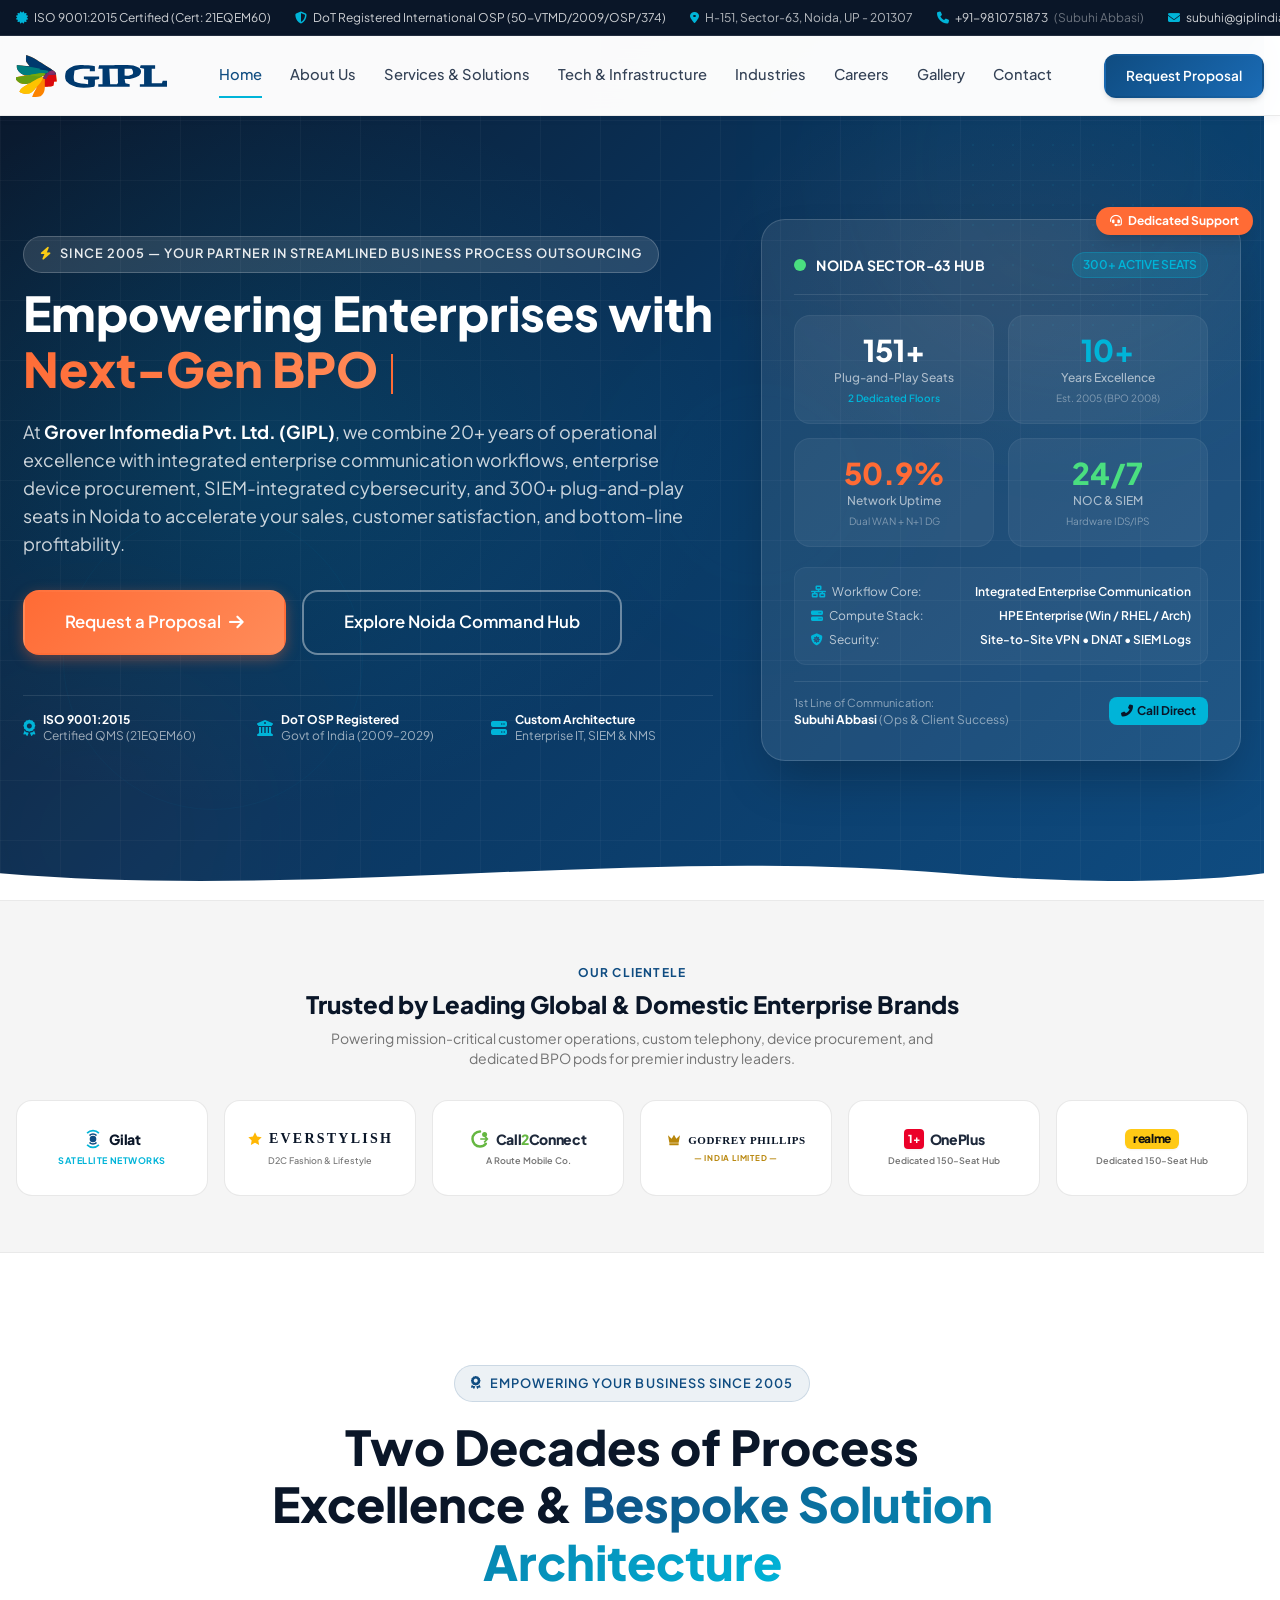
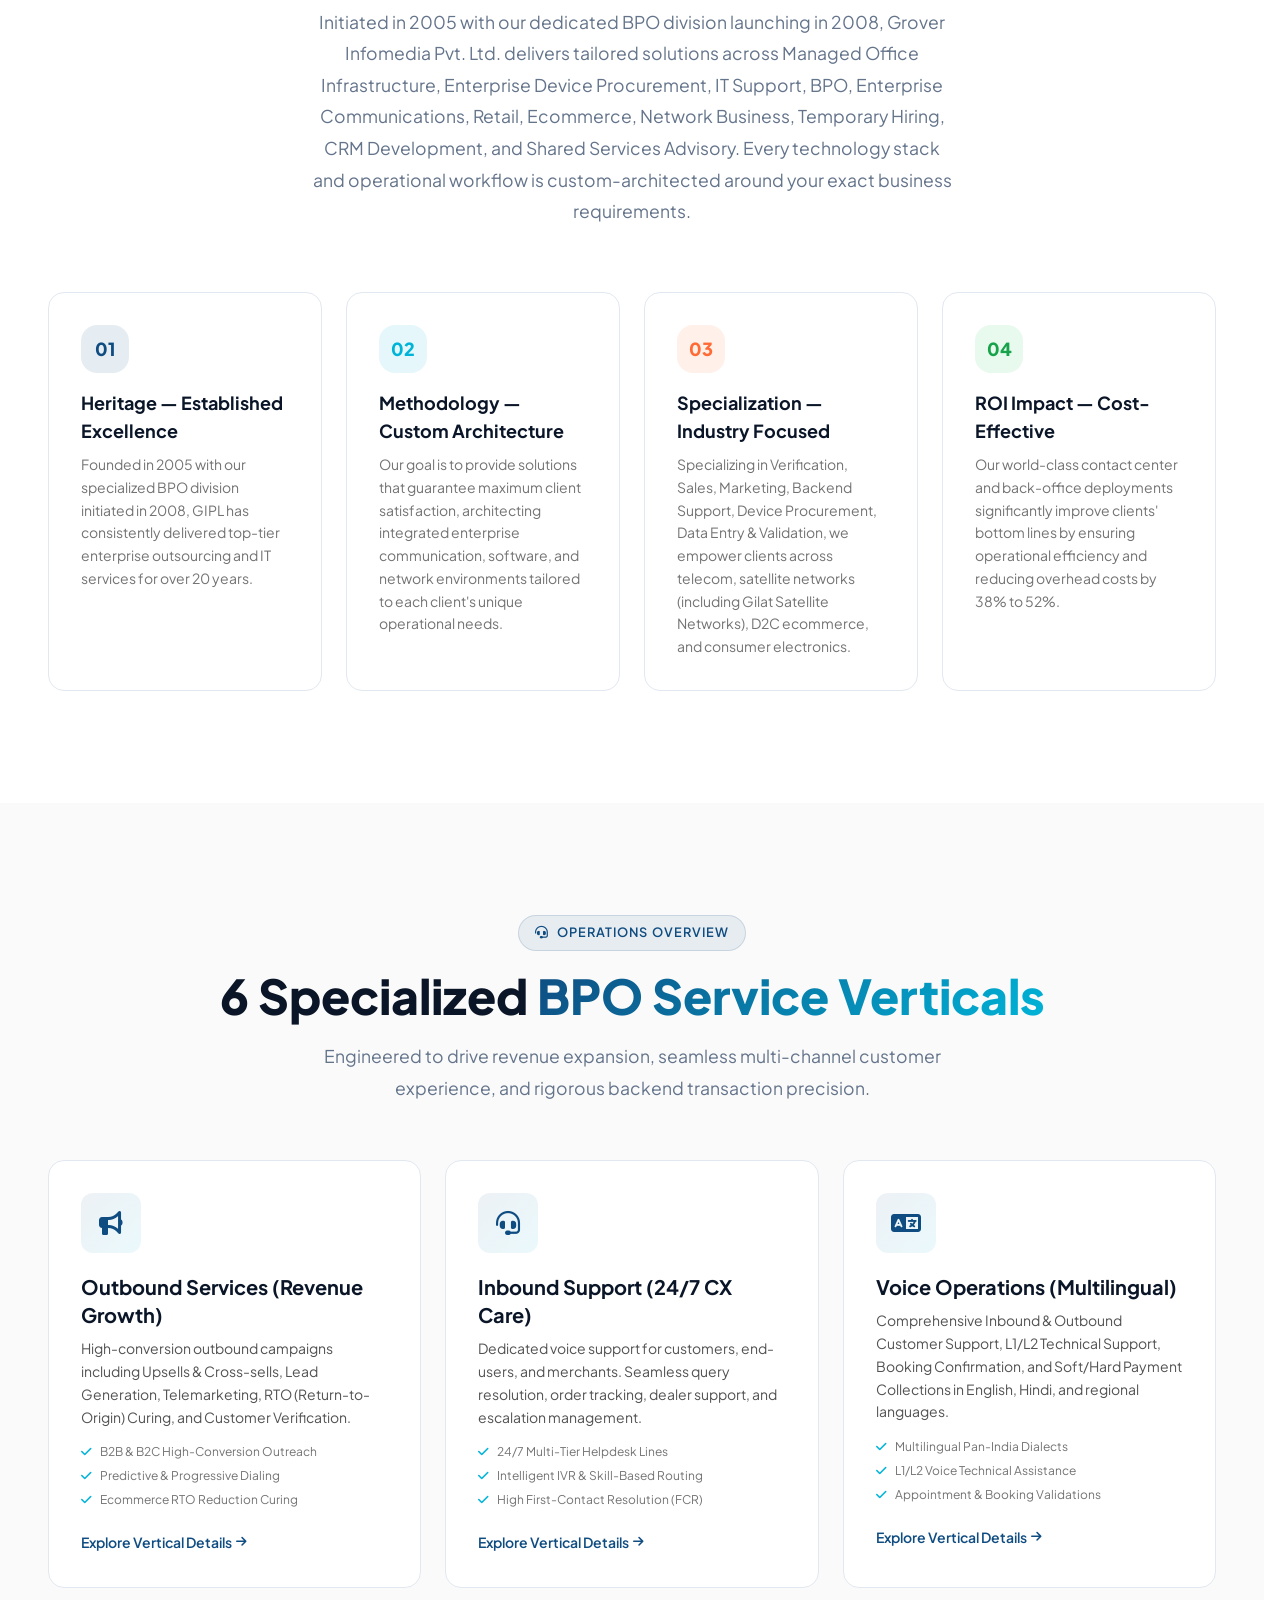
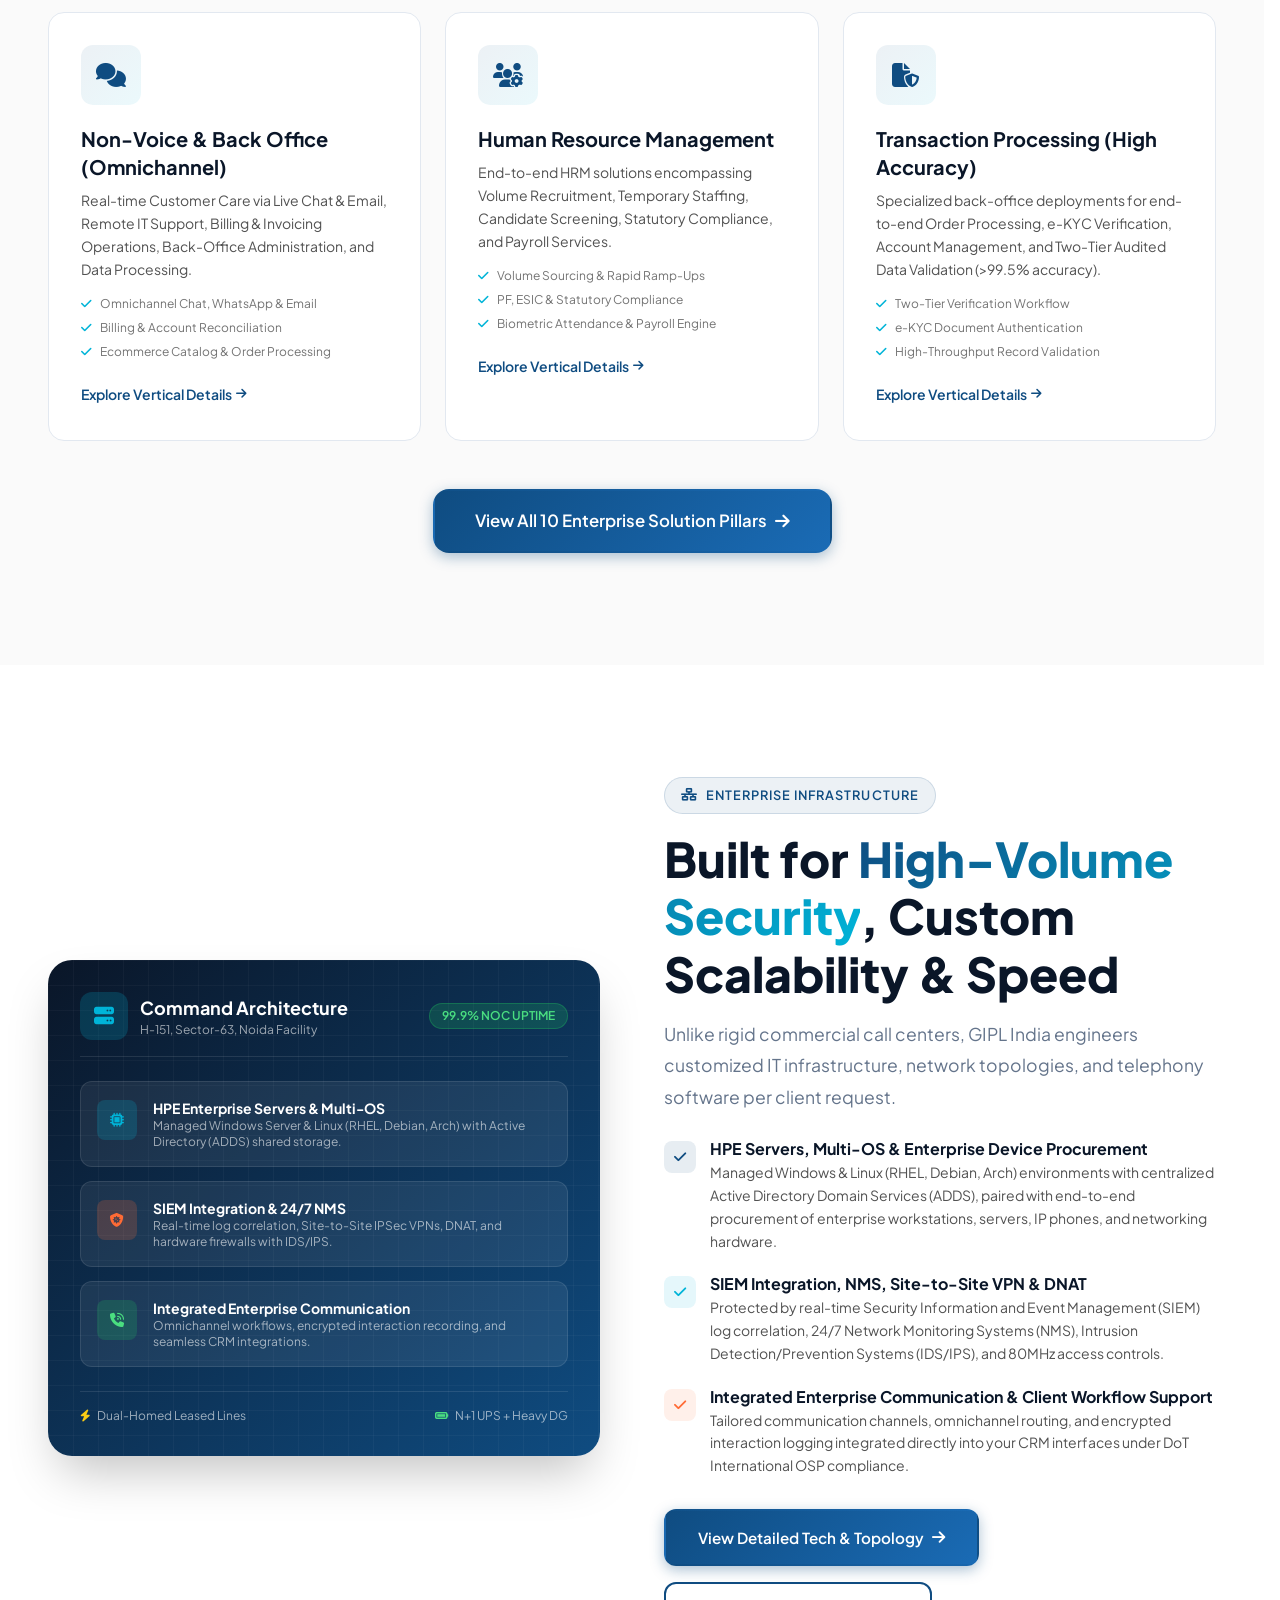
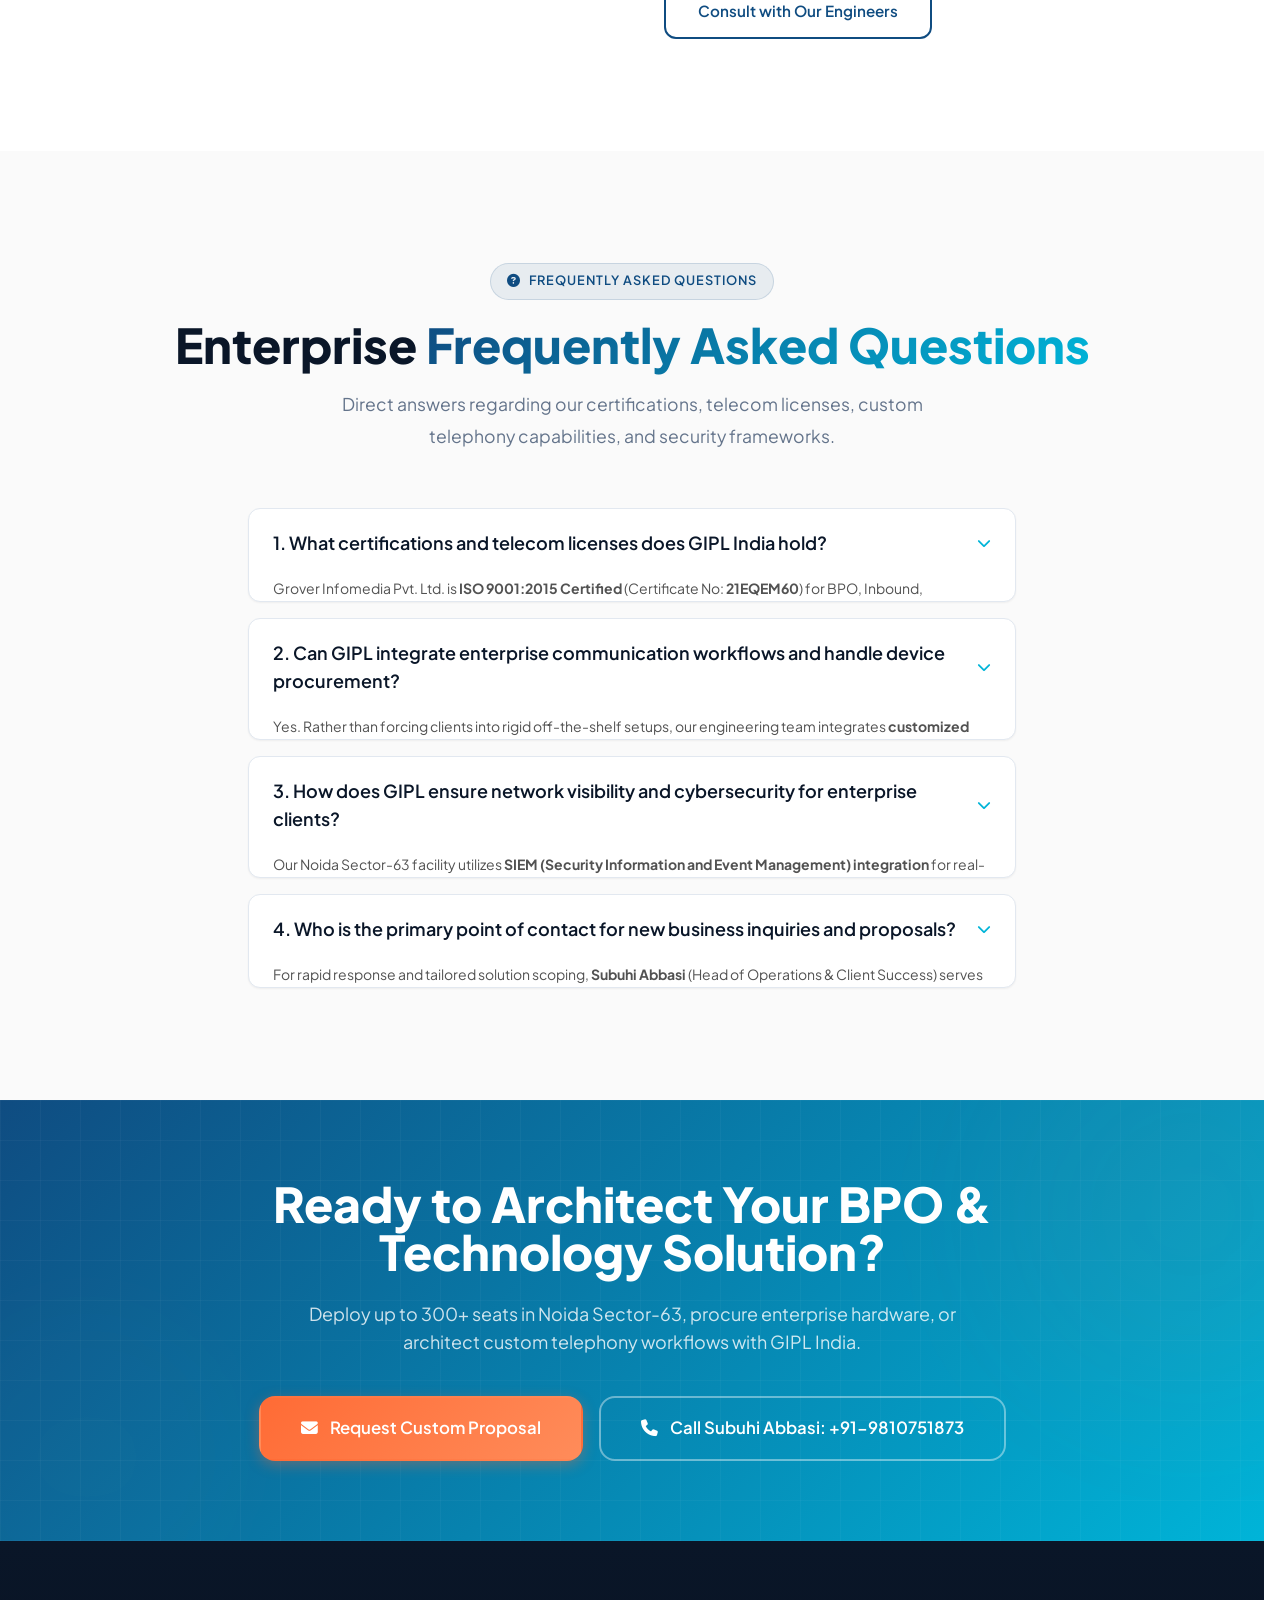
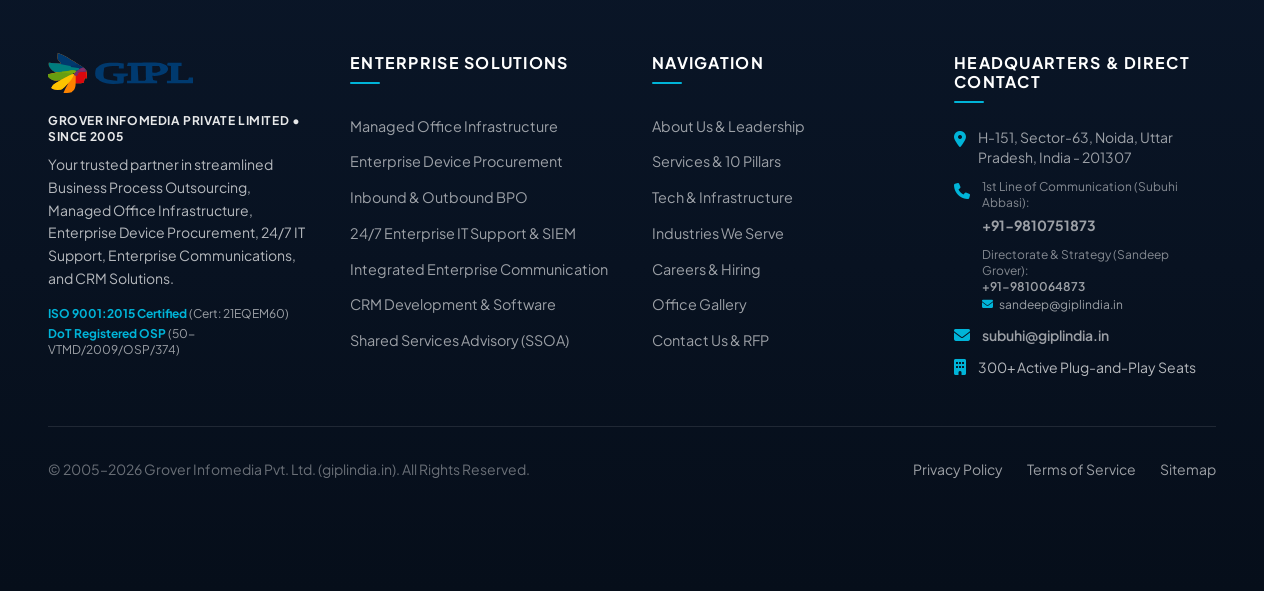
==== commit 2efcb8b7: "Update clientele: remove Aeroflot, rebalance 6-client grid, ensure Gilat Satellite Networks brand co" ====
--- a/index.html
+++ b/index.html
@@ -343,8 +343,8 @@
         </p>
       </div>
 
-      <!-- 7 Marquee Client Vector Cards Grid -->
-      <div class="grid grid-cols-2 sm:grid-cols-3 md:grid-cols-4 lg:grid-cols-7 gap-4">
+      <!-- 6 Marquee Client Vector Cards Grid -->
+      <div class="grid grid-cols-2 sm:grid-cols-3 lg:grid-cols-6 gap-4">
 
         <!-- 1. Gilat Satellite Networks -->
         <div
@@ -430,19 +430,6 @@
             </div>
           </div>
           <span class="text-[9px] font-semibold text-neutral-500">Dedicated 150-Seat Hub</span>
-        </div>
-
-        <!-- 7. Aeroflot Airlines -->
-        <div
-          class="h-24 px-4 py-3 bg-white rounded-2xl border border-neutral-200/90 hover:border-primary/50 hover:shadow-lg hover:-translate-y-1 transition-all duration-300 flex flex-col items-center justify-center text-center group">
-          <div class="flex items-center gap-1.5 mb-1">
-            <svg class="w-5 h-5 text-[#0A2540] shrink-0" viewBox="0 0 24 24" fill="currentColor">
-              <path
-                d="M21 16V14L13 9V3.5C13 2.67 12.33 2 11.5 2C10.67 2 10 2.67 10 3.5V9L2 14V16L10 13.5V19L8 20.5V22L11.5 21L15 22V20.5L13 19V13.5L21 16Z" />
-            </svg>
-            <span class="font-extrabold text-xs tracking-widest text-[#0A2540]">AEROFLOT</span>
-          </div>
-          <span class="text-[9px] font-medium text-neutral-500">International OSP Client</span>
         </div>
 
       </div>
--- a/styles.css
+++ b/styles.css
@@ -1117,7 +1117,7 @@
   flex-shrink: 0;
 }
 
-/* ---------- Clientele Logo Card (Uniform 7-Client Grid) ---------- */
+/* ---------- Clientele Logo Card (Uniform 6-Client Grid) ---------- */
 .client-logo-card {
   height: 6rem; /* h-24 */
   padding: 0.875rem 1rem;
@@ -1138,3 +1138,9 @@
   transform: translateY(-3px);
 }
 
+@media (min-width: 1024px) {
+  .lg\:grid-cols-6 {
+    grid-template-columns: repeat(6, minmax(0, 1fr)) !important;
+  }
+}
+
